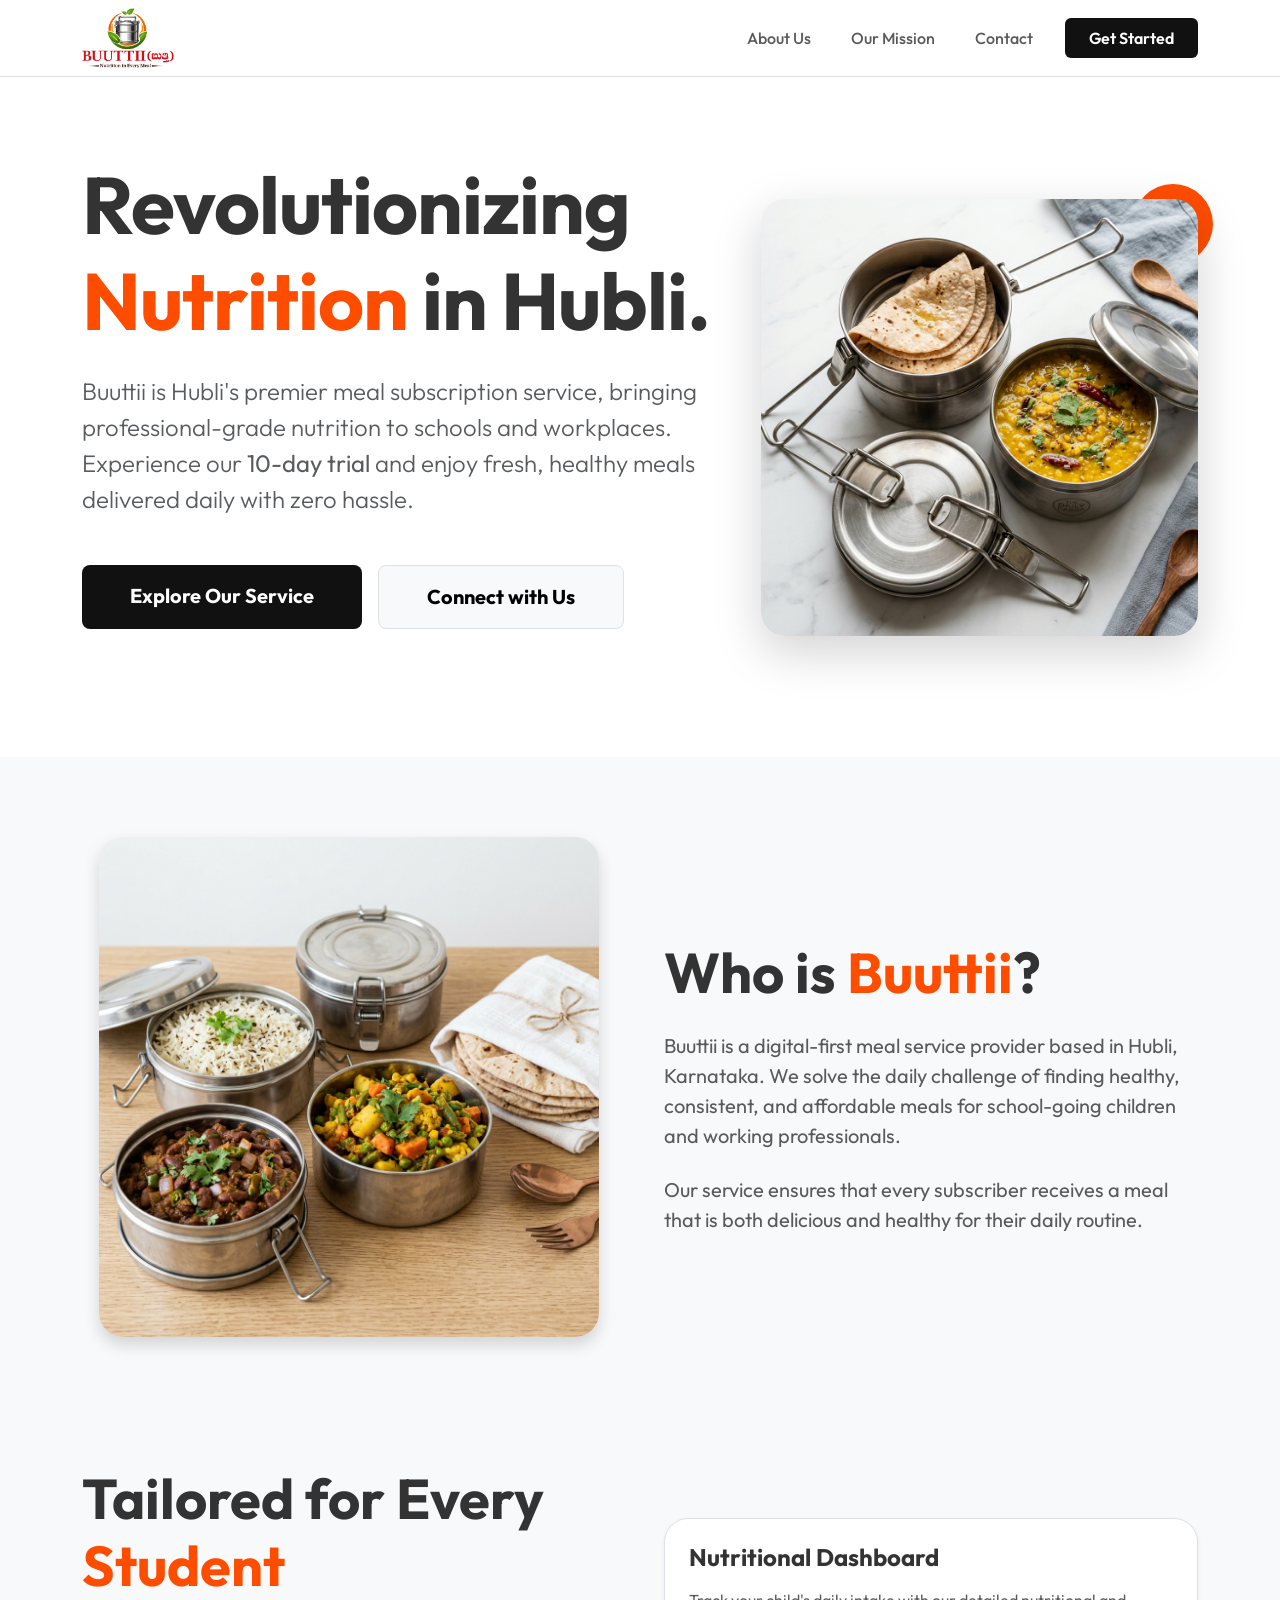
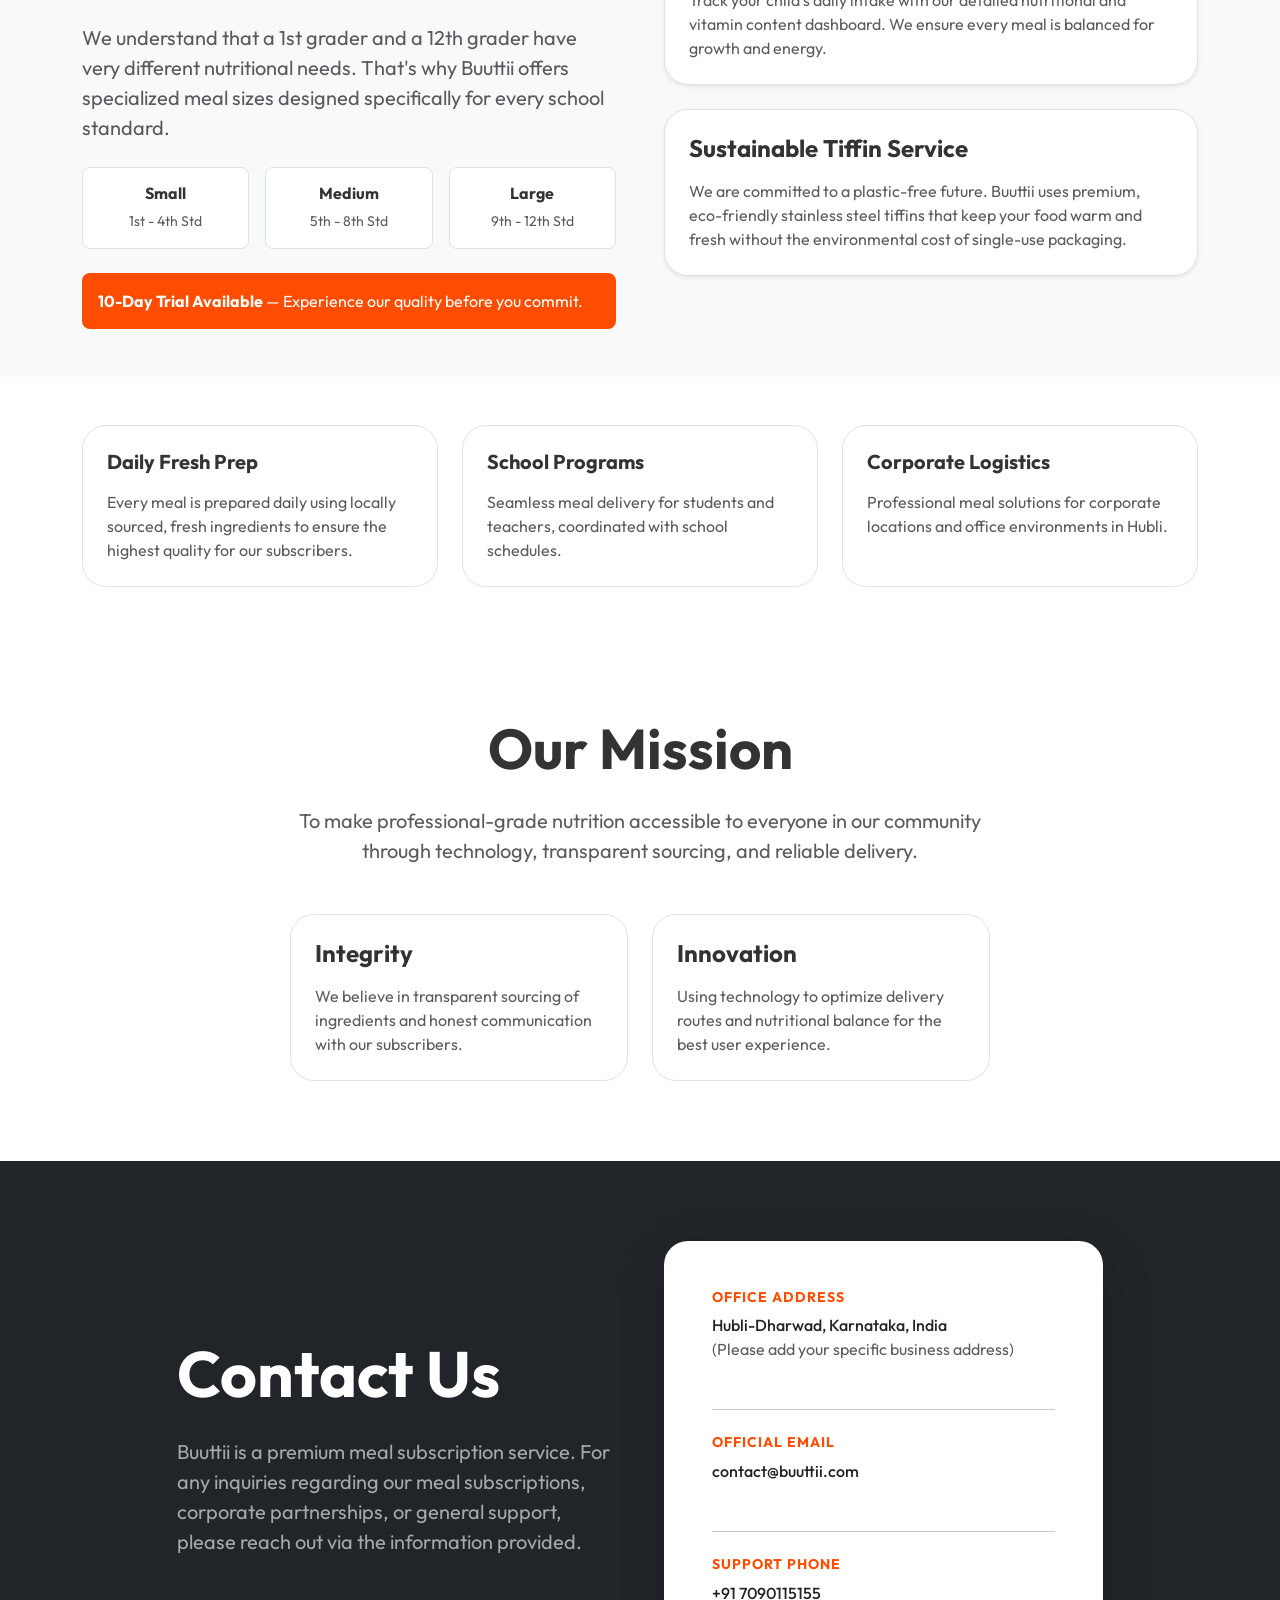
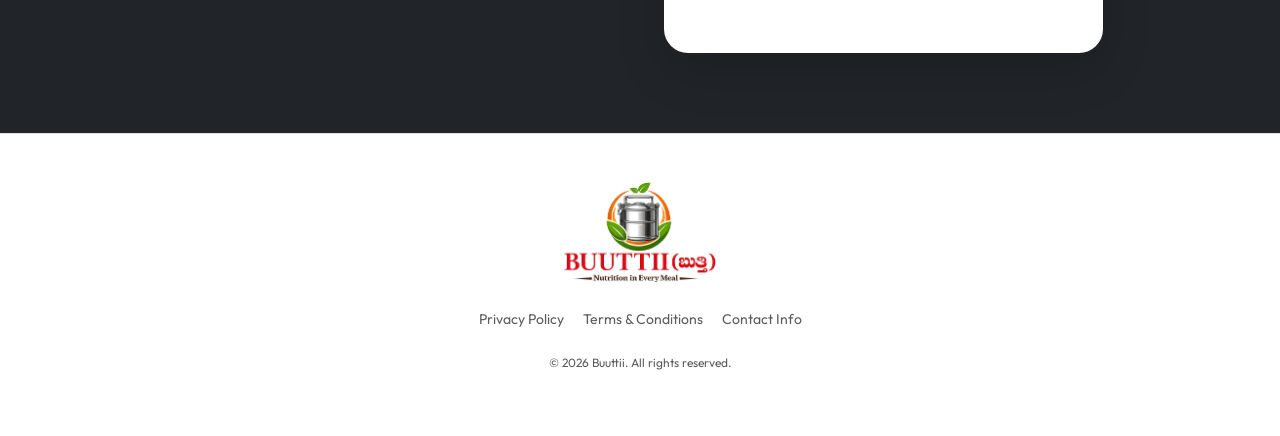
==== index.html @ 1e62f325 "updated" ====
<!DOCTYPE html>
<html lang="en">
<head>
    <meta charset="UTF-8">
    <meta name="viewport" content="width=device-width, initial-scale=1.0">
    <title>Buuttii | Premium Meal Subscriptions</title>
    <!-- Bootstrap 5 CSS -->
    <link href="https://cdn.jsdelivr.net/npm/bootstrap@5.3.0/dist/css/bootstrap.min.css" rel="stylesheet">
    <!-- Google Fonts -->
    <link rel="preconnect" href="https://fonts.googleapis.com">
    <link rel="preconnect" href="https://fonts.gstatic.com" crossorigin>
    <link href="https://fonts.googleapis.com/css2?family=Outfit:wght@300;400;600;700&display=swap" rel="stylesheet">
    <link rel="stylesheet" href="style.css">
    <!-- Favicon -->
    <link rel="icon" type="image/png" href="logo.png">
</head>
<body>
    <!-- Navbar -->
    <nav class="navbar navbar-expand-lg navbar-light bg-white sticky-top border-bottom py-2">
        <div class="container">
            <a class="navbar-brand" href="index.html">
                <img src="logo.png" alt="Buuttii Logo" height="60">
            </a>
            <button class="navbar-toggler border-0" type="button" data-bs-toggle="collapse" data-bs-target="#navbarNav">
                <span class="navbar-toggler-icon"></span>
            </button>
            <div class="collapse navbar-collapse" id="navbarNav">
                <ul class="navbar-nav ms-auto align-items-center gap-lg-4">
                    <li class="nav-item"><a class="nav-link fw-medium" href="#about">About Us</a></li>
                    <li class="nav-item"><a class="nav-link fw-medium" href="#mission">Our Mission</a></li>
                    <li class="nav-item"><a class="nav-link fw-medium" href="#contact">Contact</a></li>
                    <li class="nav-item">
                        <a class="btn btn-dark px-4 py-2 fw-semibold" href="#contact">Get Started</a>
                    </li>
                </ul>
            </div>
        </div>
    </nav>

    <!-- Hero Section -->
    <header class="hero-section py-5 py-lg-10">
        <div class="container">
            <div class="row align-items-center g-5 text-center text-lg-start">
                <div class="col-lg-7">
                    <h1 class="display-1 fw-bold mb-4 ls-neg-1">Revolutionizing <span class="text-orange">Nutrition</span> in Hubli.</h1>
                    <p class="lead text-muted mb-5 fs-4">
                        Buuttii is Hubli's premier meal subscription service, bringing professional-grade nutrition to schools and workplaces. Experience our <strong>10-day trial</strong> and enjoy fresh, healthy meals delivered daily with zero hassle.
                    </p>
                    <div class="d-flex flex-wrap gap-3 mb-5 justify-content-center justify-content-lg-start">
                        <a href="#about" class="btn btn-dark btn-lg px-5 py-3 fw-bold">Explore Our Service</a>
                        <a href="#contact" class="btn btn-light btn-lg px-5 py-3 fw-bold border">Connect with Us</a>
                    </div>
                </div>
                <div class="col-lg-5">
                    <div class="hero-img-wrapper">
                        <img src="hero-tiffin.png" alt="Buuttii Authentic Indian Tiffin" class="img-fluid rounded-4 shadow-lg">
                    </div>
                </div>
            </div>
        </div>
    </header>

    <!-- About Section -->
    <section id="about" class="py-5 py-lg-10 bg-light">
        <div class="container">
            <div class="row align-items-center g-5">
                <div class="col-lg-6 order-2 order-lg-1 text-center">
                    <img src="about-tiffin.png" alt="Buuttii Fresh Tiffin Delivery" class="img-fluid rounded-4 shadow max-width-500">
                </div>
                <div class="col-lg-6 order-1 order-lg-2">
                    <h2 class="display-4 fw-bold mb-4">Who is <span class="text-orange">Buuttii</span>?</h2>
                    <p class="text-muted fs-5 mb-4">
                        Buuttii is a digital-first meal service provider based in Hubli, Karnataka. We solve the daily challenge of finding healthy, consistent, and affordable meals for school-going children and working professionals.
                    </p>
                    <p class="text-muted fs-5 mb-0">
                        Our service ensures that every subscriber receives a meal that is both delicious and healthy for their daily routine.
                    </p>
                </div>
            </div>
        </div>
    </section>

    <!-- Tailored Meals Section -->
    <section class="py-5 bg-light">
        <div class="container">
            <div class="row align-items-center g-5">
                <div class="col-lg-6">
                    <h2 class="display-4 fw-bold mb-4">Tailored for Every <span class="text-orange">Student</span></h2>
                    <p class="text-muted fs-5 mb-4">
                        We understand that a 1st grader and a 12th grader have very different nutritional needs. That's why Buuttii offers specialized meal sizes designed specifically for every school standard.
                    </p>
                    <div class="row g-3 mb-4">
                        <div class="col-sm-4">
                            <div class="p-3 bg-white border rounded-3 text-center">
                                <h6 class="fw-bold mb-1">Small</h6>
                                <small class="text-muted">1st - 4th Std</small>
                            </div>
                        </div>
                        <div class="col-sm-4">
                            <div class="p-3 bg-white border rounded-3 text-center">
                                <h6 class="fw-bold mb-1">Medium</h6>
                                <small class="text-muted">5th - 8th Std</small>
                            </div>
                        </div>
                        <div class="col-sm-4">
                            <div class="p-3 bg-white border rounded-3 text-center">
                                <h6 class="fw-bold mb-1">Large</h6>
                                <small class="text-muted">9th - 12th Std</small>
                            </div>
                        </div>
                    </div>
                    <div class="p-3 bg-orange text-white rounded-3">
                        <span class="fw-bold">10-Day Trial Available</span> — Experience our quality before you commit.
                    </div>
                </div>
                <div class="col-lg-6">
                    <div class="p-4 bg-white border rounded-4 shadow-sm mb-4">
                        <h4 class="fw-bold mb-3">Nutritional Dashboard</h4>
                        <p class="text-muted mb-0">Track your child's daily intake with our detailed nutritional and vitamin content dashboard. We ensure every meal is balanced for growth and energy.</p>
                    </div>
                    <div class="p-4 bg-white border rounded-4 shadow-sm">
                        <h4 class="fw-bold mb-3">Sustainable Tiffin Service</h4>
                        <p class="text-muted mb-0">We are committed to a plastic-free future. Buuttii uses premium, eco-friendly stainless steel tiffins that keep your food warm and fresh without the environmental cost of single-use packaging.</p>
                    </div>
                </div>
            </div>
        </div>
    </section>

    <!-- Features Section -->
    <section class="py-5 bg-white">
        <div class="container">
            <div class="row g-4">
                <div class="col-md-4">
                    <div class="p-4 border rounded-4 h-100">
                        <h5 class="fw-bold mb-3">Daily Fresh Prep</h5>
                        <p class="text-muted mb-0">Every meal is prepared daily using locally sourced, fresh ingredients to ensure the highest quality for our subscribers.</p>
                    </div>
                </div>
                <div class="col-md-4">
                    <div class="p-4 border rounded-4 h-100">
                        <h5 class="fw-bold mb-3">School Programs</h5>
                        <p class="text-muted mb-0">Seamless meal delivery for students and teachers, coordinated with school schedules.</p>
                    </div>
                </div>
                <div class="col-md-4">
                    <div class="p-4 border rounded-4 h-100">
                        <h5 class="fw-bold mb-3">Corporate Logistics</h5>
                        <p class="text-muted mb-0">Professional meal solutions for corporate locations and office environments in Hubli.</p>
                    </div>
                </div>
            </div>
        </div>
    </section>

    <!-- Mission Section -->
    <section id="mission" class="py-5 py-lg-10 bg-white">
        <div class="container text-center">
            <div class="max-width-700 mx-auto">
                <h2 class="display-4 fw-bold mb-4">Our Mission</h2>
                <p class="text-muted fs-5 mb-5">
                    To make professional-grade nutrition accessible to everyone in our community through technology, transparent sourcing, and reliable delivery.
                </p>
                <div class="row g-4 text-start">
                    <div class="col-md-6">
                        <div class="p-4 border rounded-4">
                            <h4 class="fw-bold mb-3">Integrity</h4>
                            <p class="text-muted mb-0">We believe in transparent sourcing of ingredients and honest communication with our subscribers.</p>
                        </div>
                    </div>
                    <div class="col-md-6">
                        <div class="p-4 border rounded-4">
                            <h4 class="fw-bold mb-3">Innovation</h4>
                            <p class="text-muted mb-0">Using technology to optimize delivery routes and nutritional balance for the best user experience.</p>
                        </div>
                    </div>
                </div>
            </div>
        </div>
    </section>

    <!-- Contact Section (Refined for Meta Verification) -->
    <section id="contact" class="py-5 py-lg-10 bg-dark text-white">
        <div class="container text-center text-lg-start">
            <div class="row justify-content-center">
                <div class="col-lg-10">
                    <div class="row g-5 align-items-center">
                        <div class="col-lg-6">
                            <h2 class="display-3 fw-bold mb-4 text-white">Contact Us</h2>
                            <p class="text-muted-white mb-0 fs-5">Buuttii is a premium meal subscription service. For any inquiries regarding our meal subscriptions, corporate partnerships, or general support, please reach out via the information provided.</p>
                        </div>
                        <div class="col-lg-6">
                            <div class="card border-0 p-4 p-lg-5 rounded-4 bg-white text-dark shadow-lg">
                                <div class="mb-4">
                                    <h6 class="text-orange fw-bold text-uppercase ls-1 small mb-2">Office Address</h6>
                                    <p class="mb-0 fw-medium">Hubli-Dharwad, Karnataka, India<br><span class="text-muted fw-normal">(Please add your specific business address)</span></p>
                                </div>
                                <hr class="my-4">
                                <div class="mb-4">
                                    <h6 class="text-orange fw-bold text-uppercase ls-1 small mb-2">Official Email</h6>
                                    <p class="mb-0 fw-medium">contact@buuttii.com</p>
                                </div>
                                <hr class="my-4">
                                <div>
                                    <h6 class="text-orange fw-bold text-uppercase ls-1 small mb-2">Support Phone</h6>
                                    <p class="mb-0 fw-medium">+91 7090115155</p>
                                </div>
                            </div>
                        </div>
                    </div>
                </div>
            </div>
        </div>
    </section>

    <!-- Footer -->
    <footer class="py-5 bg-white border-top">
        <div class="container text-center">
            <div class="mb-4">
                <img src="logo.png" alt="Buuttii Logo" height="100">
            </div>
            <ul class="list-inline mb-4">
                <li class="list-inline-item mx-2"><a href="#" class="text-muted text-decoration-none small" data-bs-toggle="modal" data-bs-target="#privacyModal">Privacy Policy</a></li>
                <li class="list-inline-item mx-2"><a href="#" class="text-muted text-decoration-none small" data-bs-toggle="modal" data-bs-target="#termsModal">Terms & Conditions</a></li>
                <li class="list-inline-item mx-2"><a href="#contact" class="text-muted text-decoration-none small">Contact Info</a></li>
            </ul>
            <p class="text-muted smaller">&copy; 2026 Buuttii. All rights reserved.</p>
        </div>
    </footer>

    <!-- Privacy Modal -->
    <div class="modal fade" id="privacyModal" tabindex="-1">
        <div class="modal-dialog modal-lg">
            <div class="modal-content rounded-4 border-0 shadow">
                <div class="modal-header border-0 p-4 pb-0">
                    <h3 class="fw-bold mb-0">Privacy Policy</h3>
                    <button type="button" class="btn-close" data-bs-dismiss="modal"></button>
                </div>
                <div class="modal-body p-4">
                    <p class="text-muted small mb-4">Last Updated: April 30, 2026</p>
                    <h5>1. Information We Collect</h5>
                    <p>We may collect personal information such as your name, email, and phone number when you inquire about our services.</p>
                    <h5>2. Communication</h5>
                    <p>We may use your contact information to send you updates about your subscription and service announcements.</p>
                    <h5>3. Data Security</h5>
                    <p>We implement industry-standard security measures to protect your data from unauthorized access.</p>
                </div>
            </div>
        </div>
    </div>

    <!-- Terms Modal -->
    <div class="modal fade" id="termsModal" tabindex="-1">
        <div class="modal-dialog modal-lg">
            <div class="modal-content rounded-4 border-0 shadow">
                <div class="modal-header border-0 p-4 pb-0">
                    <h3 class="fw-bold mb-0">Terms & Conditions</h3>
                    <button type="button" class="btn-close" data-bs-dismiss="modal"></button>
                </div>
                <div class="modal-body p-4">
                    <p class="text-muted small mb-4">Last Updated: April 30, 2026</p>
                    <h5>1. Service Overview</h5>
                    <p>Buuttii provides a meal subscription service for individuals and businesses in Hubli, Karnataka.</p>
                    <h5>2. Communication Policy</h5>
                    <p>By using our service, you agree to receive service-related communications regarding your subscription via email or phone.</p>
                    <h5>3. Governing Law</h5>
                    <p>These terms are governed by the laws of India and the state of Karnataka.</p>
                </div>
            </div>
        </div>
    </div>

    <!-- Bootstrap 5 JS -->
    <script src="https://cdn.jsdelivr.net/npm/bootstrap@5.3.0/dist/js/bootstrap.bundle.min.js"></script>
    <script src="script.js"></script>
</body>
</html>
---- style.css ----
:root {
    --primary: #111111;
    --orange: #FF4D00;
    --bg-light: #f8f9fa;
    --border: #e9ecef;
    --text-muted-white: rgba(255, 255, 255, 0.6);
}

html, body {
    overflow-x: hidden;
    width: 100%;
}

body {
    font-family: 'Outfit', sans-serif;
    color: #333;
    background-color: #fff;
    -webkit-font-smoothing: antialiased;
}

/* Utilities */
.ls-neg-1 { letter-spacing: -1px; }
.ls-1 { letter-spacing: 1px; }
.ls-2 { letter-spacing: 2px; }
.smaller { font-size: 0.75rem; }
.text-orange { color: var(--orange) !important; }
.bg-orange { background-color: var(--orange) !important; }
.text-muted-white { color: var(--text-muted-white) !important; }
.border-orange-3 { border: 3px solid var(--orange) !important; }
.max-width-700 { max-width: 700px; }
.max-width-500 { max-width: 500px; }
.max-width-300 { max-width: 300px; }
.py-lg-10 { padding-top: 5rem !important; padding-bottom: 5rem !important; }
.rounded-4 { border-radius: 1.5rem !important; }

/* Custom Buttons */
.btn-orange {
    background-color: var(--orange);
    color: #fff;
    border: none;
}

.btn-orange:hover {
    background-color: #e64500;
    color: #fff;
}

.btn-dark {
    background-color: var(--primary);
    border: none;
}

.btn-dark:hover {
    background-color: #000;
}

.btn-outline-dark {
    border: 2px solid var(--primary);
    color: var(--primary);
    background: transparent;
}

.btn-outline-dark:hover {
    background-color: var(--primary);
    color: #fff;
}

/* Card Hover Effect */
.hover-up {
    transition: all 0.4s cubic-bezier(0.2, 1, 0.3, 1);
}

.hover-up:hover {
    transform: translateY(-12px);
    background-color: #fff !important;
    box-shadow: 0 20px 40px rgba(0,0,0,0.05) !important;
}

/* Hero Image Wrapper */
.hero-img-wrapper {
    position: relative;
    text-align: center;
}

.hero-img-wrapper::before {
    content: "";
    position: absolute;
    top: -15px;
    right: -15px;
    width: 80px;
    height: 80px;
    background-color: var(--orange);
    border-radius: 50%;
    z-index: -1;
}

/* Form Styling */
.form-control:focus {
    background-color: #fff !important;
    box-shadow: none;
    border: 1px solid var(--orange) !important;
}

/* Mobile Adjustments */
@media (max-width: 991.98px) {
    .display-1 { 
        font-size: calc(2.5rem + 3.3vw); 
        line-height: 1.1;
    }
    .display-3 {
        font-size: calc(2rem + 2vw);
    }
    .display-4 {
        font-size: calc(1.8rem + 1.5vw);
    }
    .hero-section { 
        text-align: center; 
        padding-top: 3rem !important;
        padding-bottom: 3rem !important;
    }
    .py-lg-10 {
        padding-top: 3rem !important;
        padding-bottom: 3rem !important;
    }
    .hero-img-wrapper { 
        margin-top: 2rem; 
    }
    .hero-img-wrapper::before {
        display: none;
    }
    .navbar-brand {
        font-size: 1.25rem;
    }
    .navbar-nav {
        padding-top: 1.5rem;
        padding-bottom: 1rem;
    }
    .navbar-nav .nav-link {
        padding: 0.75rem 0;
        border-bottom: 1px solid var(--border);
    }
    .navbar-nav .nav-item:last-child .nav-link {
        border-bottom: none;
    }
    .card {
        padding: 1.5rem !important;
    }
}

.navbar-brand {
    padding: 0;
    margin: 0;
    display: flex;
    align-items: center;
}

/* Modal Styling */
.modal-content {
    border: none;
}

.modal-header .btn-close {
    box-shadow: none;
}

/* Footer Links */
.footer a:hover {
    color: var(--orange) !important;
}
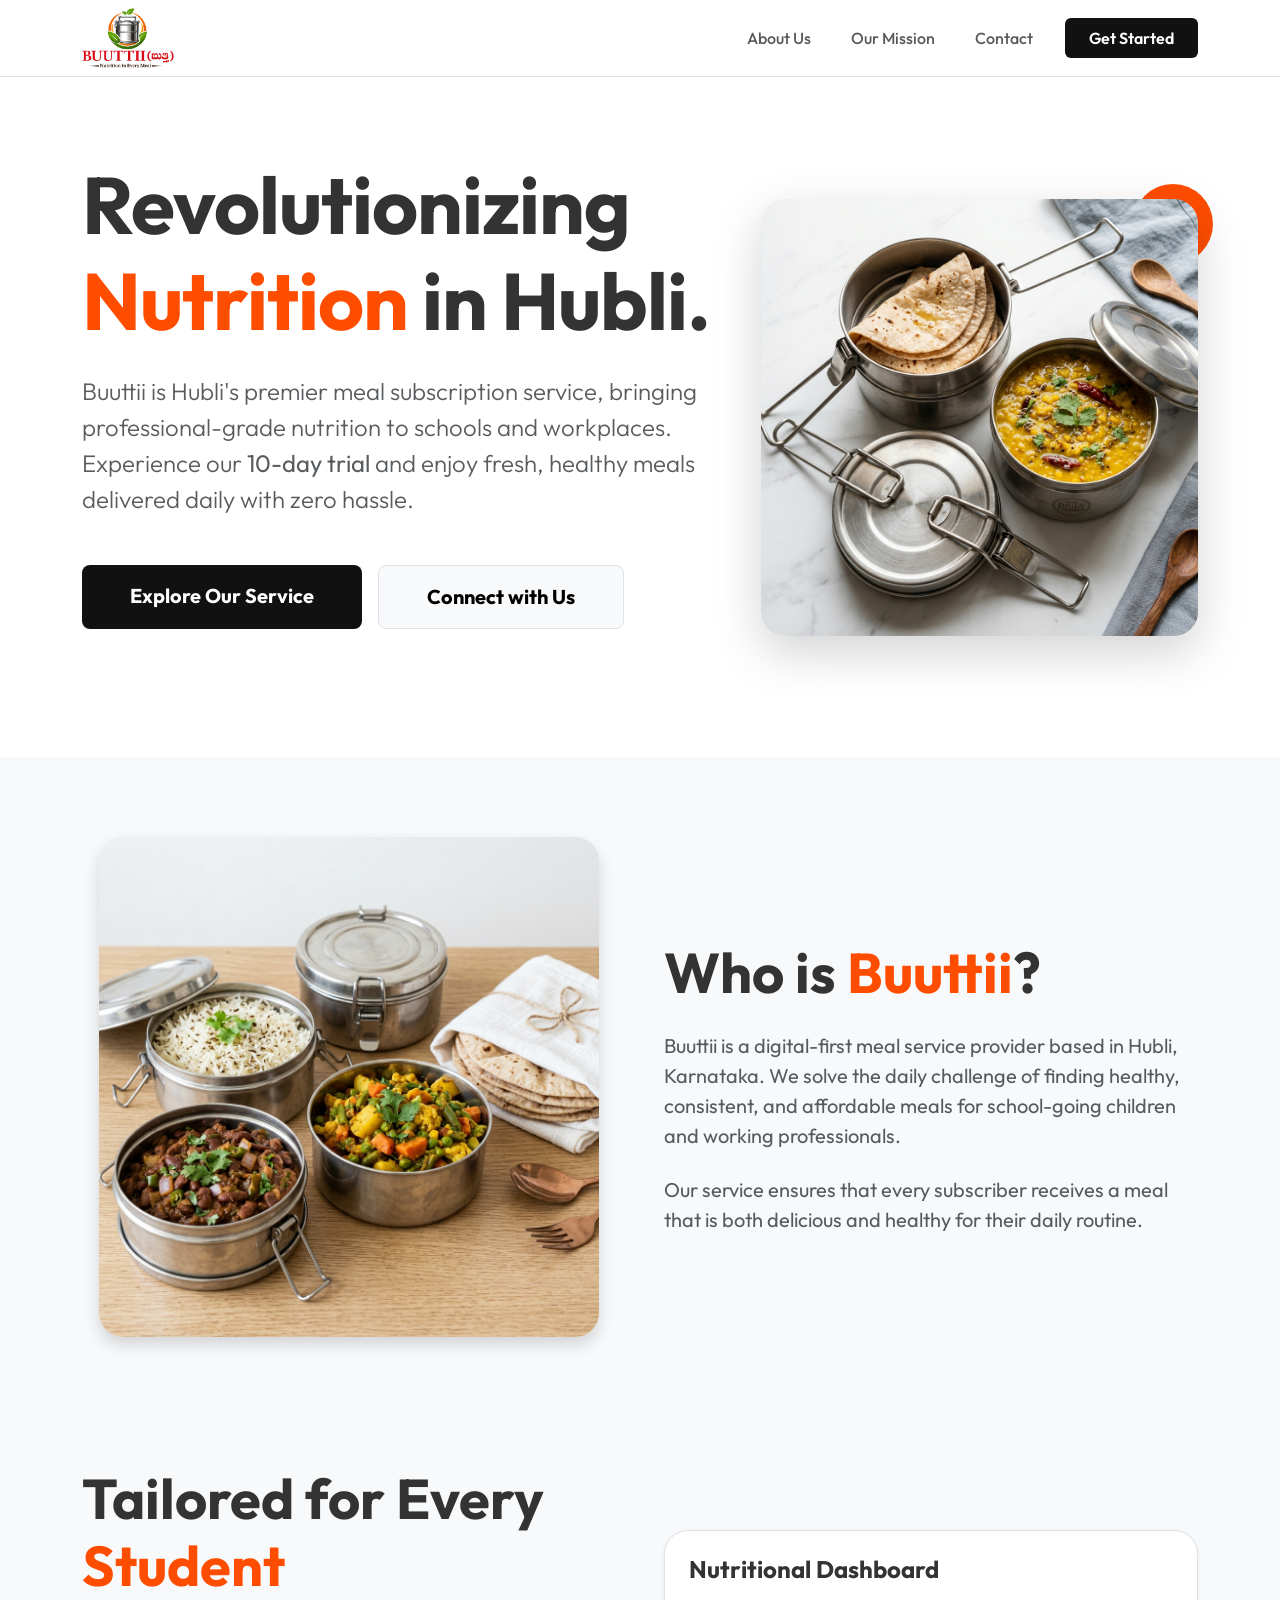
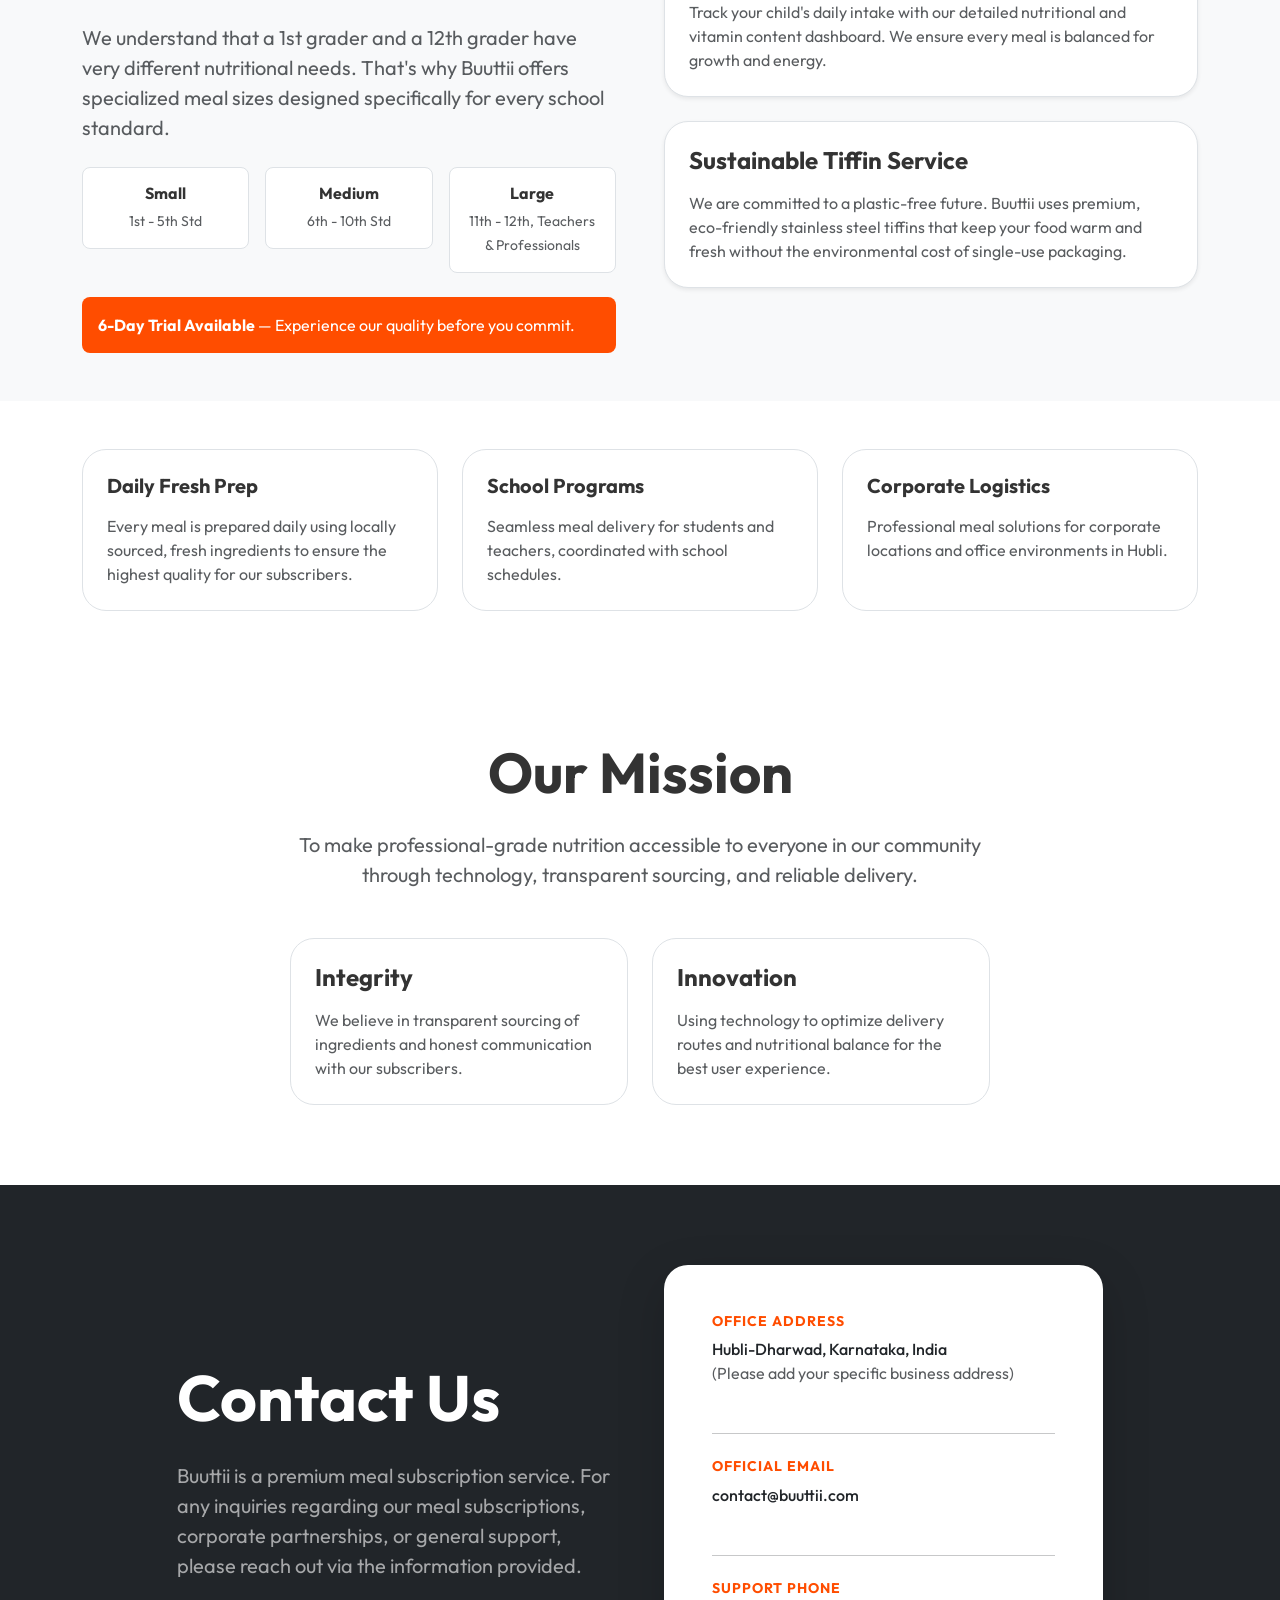
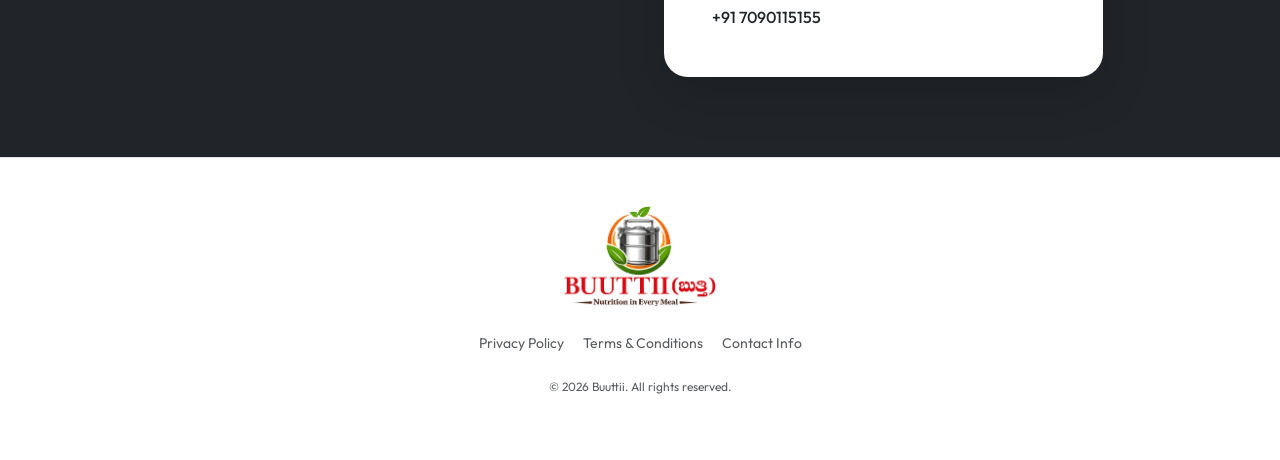
==== commit 2590e6d1: "details updated" ====
--- a/index.html
+++ b/index.html
@@ -1,5 +1,6 @@
 <!DOCTYPE html>
 <html lang="en">
+
 <head>
     <meta charset="UTF-8">
     <meta name="viewport" content="width=device-width, initial-scale=1.0">
@@ -14,6 +15,7 @@
     <!-- Favicon -->
     <link rel="icon" type="image/png" href="logo.png">
 </head>
+
 <body>
     <!-- Navbar -->
     <nav class="navbar navbar-expand-lg navbar-light bg-white sticky-top border-bottom py-2">
@@ -42,9 +44,12 @@
         <div class="container">
             <div class="row align-items-center g-5 text-center text-lg-start">
                 <div class="col-lg-7">
-                    <h1 class="display-1 fw-bold mb-4 ls-neg-1">Revolutionizing <span class="text-orange">Nutrition</span> in Hubli.</h1>
+                    <h1 class="display-1 fw-bold mb-4 ls-neg-1">Revolutionizing <span
+                            class="text-orange">Nutrition</span> in Hubli.</h1>
                     <p class="lead text-muted mb-5 fs-4">
-                        Buuttii is Hubli's premier meal subscription service, bringing professional-grade nutrition to schools and workplaces. Experience our <strong>10-day trial</strong> and enjoy fresh, healthy meals delivered daily with zero hassle.
+                        Buuttii is Hubli's premier meal subscription service, bringing professional-grade nutrition to
+                        schools and workplaces. Experience our <strong>10-day trial</strong> and enjoy fresh, healthy
+                        meals delivered daily with zero hassle.
                     </p>
                     <div class="d-flex flex-wrap gap-3 mb-5 justify-content-center justify-content-lg-start">
                         <a href="#about" class="btn btn-dark btn-lg px-5 py-3 fw-bold">Explore Our Service</a>
@@ -53,7 +58,8 @@
                 </div>
                 <div class="col-lg-5">
                     <div class="hero-img-wrapper">
-                        <img src="hero-tiffin.png" alt="Buuttii Authentic Indian Tiffin" class="img-fluid rounded-4 shadow-lg">
+                        <img src="hero-tiffin.png" alt="Buuttii Authentic Indian Tiffin"
+                            class="img-fluid rounded-4 shadow-lg">
                     </div>
                 </div>
             </div>
@@ -65,15 +71,18 @@
         <div class="container">
             <div class="row align-items-center g-5">
                 <div class="col-lg-6 order-2 order-lg-1 text-center">
-                    <img src="about-tiffin.png" alt="Buuttii Fresh Tiffin Delivery" class="img-fluid rounded-4 shadow max-width-500">
+                    <img src="about-tiffin.png" alt="Buuttii Fresh Tiffin Delivery" class="img-fluid rounded-4 shadow max-width-500 mx-auto d-block">
                 </div>
                 <div class="col-lg-6 order-1 order-lg-2">
                     <h2 class="display-4 fw-bold mb-4">Who is <span class="text-orange">Buuttii</span>?</h2>
                     <p class="text-muted fs-5 mb-4">
-                        Buuttii is a digital-first meal service provider based in Hubli, Karnataka. We solve the daily challenge of finding healthy, consistent, and affordable meals for school-going children and working professionals.
+                        Buuttii is a digital-first meal service provider based in Hubli, Karnataka. We solve the daily
+                        challenge of finding healthy, consistent, and affordable meals for school-going children and
+                        working professionals.
                     </p>
                     <p class="text-muted fs-5 mb-0">
-                        Our service ensures that every subscriber receives a meal that is both delicious and healthy for their daily routine.
+                        Our service ensures that every subscriber receives a meal that is both delicious and healthy for
+                        their daily routine.
                     </p>
                 </div>
             </div>
@@ -87,40 +96,44 @@
                 <div class="col-lg-6">
                     <h2 class="display-4 fw-bold mb-4">Tailored for Every <span class="text-orange">Student</span></h2>
                     <p class="text-muted fs-5 mb-4">
-                        We understand that a 1st grader and a 12th grader have very different nutritional needs. That's why Buuttii offers specialized meal sizes designed specifically for every school standard.
+                        We understand that a 1st grader and a 12th grader have very different nutritional needs. That's
+                        why Buuttii offers specialized meal sizes designed specifically for every school standard.
                     </p>
                     <div class="row g-3 mb-4">
                         <div class="col-sm-4">
                             <div class="p-3 bg-white border rounded-3 text-center">
                                 <h6 class="fw-bold mb-1">Small</h6>
-                                <small class="text-muted">1st - 4th Std</small>
+                                <small class="text-muted">1st - 5th Std</small>
                             </div>
                         </div>
                         <div class="col-sm-4">
                             <div class="p-3 bg-white border rounded-3 text-center">
                                 <h6 class="fw-bold mb-1">Medium</h6>
-                                <small class="text-muted">5th - 8th Std</small>
+                                <small class="text-muted">6th - 10th Std</small>
                             </div>
                         </div>
                         <div class="col-sm-4">
                             <div class="p-3 bg-white border rounded-3 text-center">
                                 <h6 class="fw-bold mb-1">Large</h6>
-                                <small class="text-muted">9th - 12th Std</small>
+                                <small class="text-muted">11th - 12th, Teachers & Professionals</small>
                             </div>
                         </div>
                     </div>
                     <div class="p-3 bg-orange text-white rounded-3">
-                        <span class="fw-bold">10-Day Trial Available</span> — Experience our quality before you commit.
+                        <span class="fw-bold">6-Day Trial Available</span> — Experience our quality before you commit.
                     </div>
                 </div>
                 <div class="col-lg-6">
                     <div class="p-4 bg-white border rounded-4 shadow-sm mb-4">
                         <h4 class="fw-bold mb-3">Nutritional Dashboard</h4>
-                        <p class="text-muted mb-0">Track your child's daily intake with our detailed nutritional and vitamin content dashboard. We ensure every meal is balanced for growth and energy.</p>
+                        <p class="text-muted mb-0">Track your child's daily intake with our detailed nutritional and
+                            vitamin content dashboard. We ensure every meal is balanced for growth and energy.</p>
                     </div>
                     <div class="p-4 bg-white border rounded-4 shadow-sm">
                         <h4 class="fw-bold mb-3">Sustainable Tiffin Service</h4>
-                        <p class="text-muted mb-0">We are committed to a plastic-free future. Buuttii uses premium, eco-friendly stainless steel tiffins that keep your food warm and fresh without the environmental cost of single-use packaging.</p>
+                        <p class="text-muted mb-0">We are committed to a plastic-free future. Buuttii uses premium,
+                            eco-friendly stainless steel tiffins that keep your food warm and fresh without the
+                            environmental cost of single-use packaging.</p>
                     </div>
                 </div>
             </div>
@@ -134,19 +147,22 @@
                 <div class="col-md-4">
                     <div class="p-4 border rounded-4 h-100">
                         <h5 class="fw-bold mb-3">Daily Fresh Prep</h5>
-                        <p class="text-muted mb-0">Every meal is prepared daily using locally sourced, fresh ingredients to ensure the highest quality for our subscribers.</p>
+                        <p class="text-muted mb-0">Every meal is prepared daily using locally sourced, fresh ingredients
+                            to ensure the highest quality for our subscribers.</p>
                     </div>
                 </div>
                 <div class="col-md-4">
                     <div class="p-4 border rounded-4 h-100">
                         <h5 class="fw-bold mb-3">School Programs</h5>
-                        <p class="text-muted mb-0">Seamless meal delivery for students and teachers, coordinated with school schedules.</p>
+                        <p class="text-muted mb-0">Seamless meal delivery for students and teachers, coordinated with
+                            school schedules.</p>
                     </div>
                 </div>
                 <div class="col-md-4">
                     <div class="p-4 border rounded-4 h-100">
                         <h5 class="fw-bold mb-3">Corporate Logistics</h5>
-                        <p class="text-muted mb-0">Professional meal solutions for corporate locations and office environments in Hubli.</p>
+                        <p class="text-muted mb-0">Professional meal solutions for corporate locations and office
+                            environments in Hubli.</p>
                     </div>
                 </div>
             </div>
@@ -159,19 +175,22 @@
             <div class="max-width-700 mx-auto">
                 <h2 class="display-4 fw-bold mb-4">Our Mission</h2>
                 <p class="text-muted fs-5 mb-5">
-                    To make professional-grade nutrition accessible to everyone in our community through technology, transparent sourcing, and reliable delivery.
+                    To make professional-grade nutrition accessible to everyone in our community through technology,
+                    transparent sourcing, and reliable delivery.
                 </p>
                 <div class="row g-4 text-start">
                     <div class="col-md-6">
                         <div class="p-4 border rounded-4">
                             <h4 class="fw-bold mb-3">Integrity</h4>
-                            <p class="text-muted mb-0">We believe in transparent sourcing of ingredients and honest communication with our subscribers.</p>
+                            <p class="text-muted mb-0">We believe in transparent sourcing of ingredients and honest
+                                communication with our subscribers.</p>
                         </div>
                     </div>
                     <div class="col-md-6">
                         <div class="p-4 border rounded-4">
                             <h4 class="fw-bold mb-3">Innovation</h4>
-                            <p class="text-muted mb-0">Using technology to optimize delivery routes and nutritional balance for the best user experience.</p>
+                            <p class="text-muted mb-0">Using technology to optimize delivery routes and nutritional
+                                balance for the best user experience.</p>
                         </div>
                     </div>
                 </div>
@@ -187,13 +206,17 @@
                     <div class="row g-5 align-items-center">
                         <div class="col-lg-6">
                             <h2 class="display-3 fw-bold mb-4 text-white">Contact Us</h2>
-                            <p class="text-muted-white mb-0 fs-5">Buuttii is a premium meal subscription service. For any inquiries regarding our meal subscriptions, corporate partnerships, or general support, please reach out via the information provided.</p>
+                            <p class="text-muted-white mb-0 fs-5">Buuttii is a premium meal subscription service. For
+                                any inquiries regarding our meal subscriptions, corporate partnerships, or general
+                                support, please reach out via the information provided.</p>
                         </div>
                         <div class="col-lg-6">
                             <div class="card border-0 p-4 p-lg-5 rounded-4 bg-white text-dark shadow-lg">
                                 <div class="mb-4">
                                     <h6 class="text-orange fw-bold text-uppercase ls-1 small mb-2">Office Address</h6>
-                                    <p class="mb-0 fw-medium">Hubli-Dharwad, Karnataka, India<br><span class="text-muted fw-normal">(Please add your specific business address)</span></p>
+                                    <p class="mb-0 fw-medium">Hubli-Dharwad, Karnataka, India<br><span
+                                            class="text-muted fw-normal">(Please add your specific business
+                                            address)</span></p>
                                 </div>
                                 <hr class="my-4">
                                 <div class="mb-4">
@@ -220,9 +243,12 @@
                 <img src="logo.png" alt="Buuttii Logo" height="100">
             </div>
             <ul class="list-inline mb-4">
-                <li class="list-inline-item mx-2"><a href="#" class="text-muted text-decoration-none small" data-bs-toggle="modal" data-bs-target="#privacyModal">Privacy Policy</a></li>
-                <li class="list-inline-item mx-2"><a href="#" class="text-muted text-decoration-none small" data-bs-toggle="modal" data-bs-target="#termsModal">Terms & Conditions</a></li>
-                <li class="list-inline-item mx-2"><a href="#contact" class="text-muted text-decoration-none small">Contact Info</a></li>
+                <li class="list-inline-item mx-2"><a href="#" class="text-muted text-decoration-none small"
+                        data-bs-toggle="modal" data-bs-target="#privacyModal">Privacy Policy</a></li>
+                <li class="list-inline-item mx-2"><a href="#" class="text-muted text-decoration-none small"
+                        data-bs-toggle="modal" data-bs-target="#termsModal">Terms & Conditions</a></li>
+                <li class="list-inline-item mx-2"><a href="#contact"
+                        class="text-muted text-decoration-none small">Contact Info</a></li>
             </ul>
             <p class="text-muted smaller">&copy; 2026 Buuttii. All rights reserved.</p>
         </div>
@@ -239,11 +265,14 @@
                 <div class="modal-body p-4">
                     <p class="text-muted small mb-4">Last Updated: April 30, 2026</p>
                     <h5>1. Information We Collect</h5>
-                    <p>We may collect personal information such as your name, email, and phone number when you inquire about our services.</p>
+                    <p>We may collect personal information such as your name, email, and phone number when you inquire
+                        about our services.</p>
                     <h5>2. Communication</h5>
-                    <p>We may use your contact information to send you updates about your subscription and service announcements.</p>
+                    <p>We may use your contact information to send you updates about your subscription and service
+                        announcements.</p>
                     <h5>3. Data Security</h5>
-                    <p>We implement industry-standard security measures to protect your data from unauthorized access.</p>
+                    <p>We implement industry-standard security measures to protect your data from unauthorized access.
+                    </p>
                 </div>
             </div>
         </div>
@@ -260,9 +289,11 @@
                 <div class="modal-body p-4">
                     <p class="text-muted small mb-4">Last Updated: April 30, 2026</p>
                     <h5>1. Service Overview</h5>
-                    <p>Buuttii provides a meal subscription service for individuals and businesses in Hubli, Karnataka.</p>
+                    <p>Buuttii provides a meal subscription service for individuals and businesses in Hubli, Karnataka.
+                    </p>
                     <h5>2. Communication Policy</h5>
-                    <p>By using our service, you agree to receive service-related communications regarding your subscription via email or phone.</p>
+                    <p>By using our service, you agree to receive service-related communications regarding your
+                        subscription via email or phone.</p>
                     <h5>3. Governing Law</h5>
                     <p>These terms are governed by the laws of India and the state of Karnataka.</p>
                 </div>
@@ -274,4 +305,5 @@
     <script src="https://cdn.jsdelivr.net/npm/bootstrap@5.3.0/dist/js/bootstrap.bundle.min.js"></script>
     <script src="script.js"></script>
 </body>
-</html>
+
+</html>
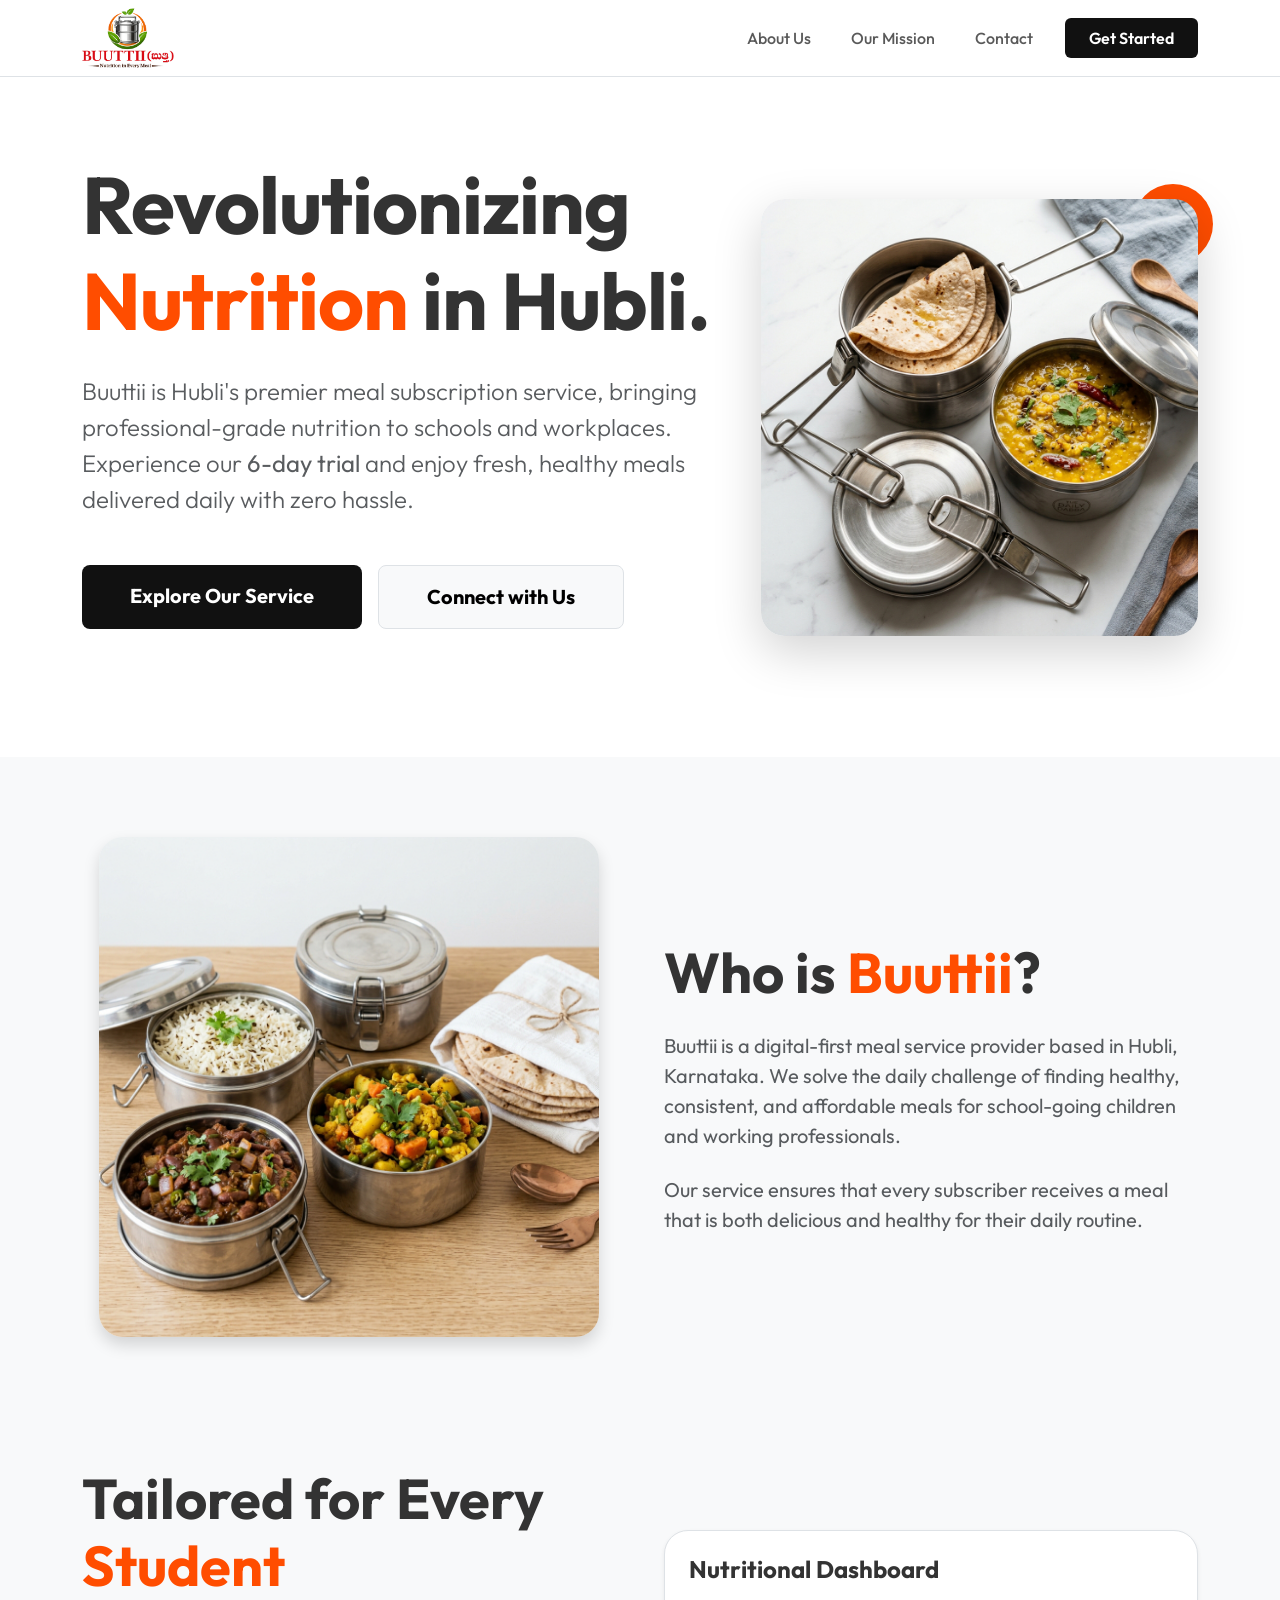
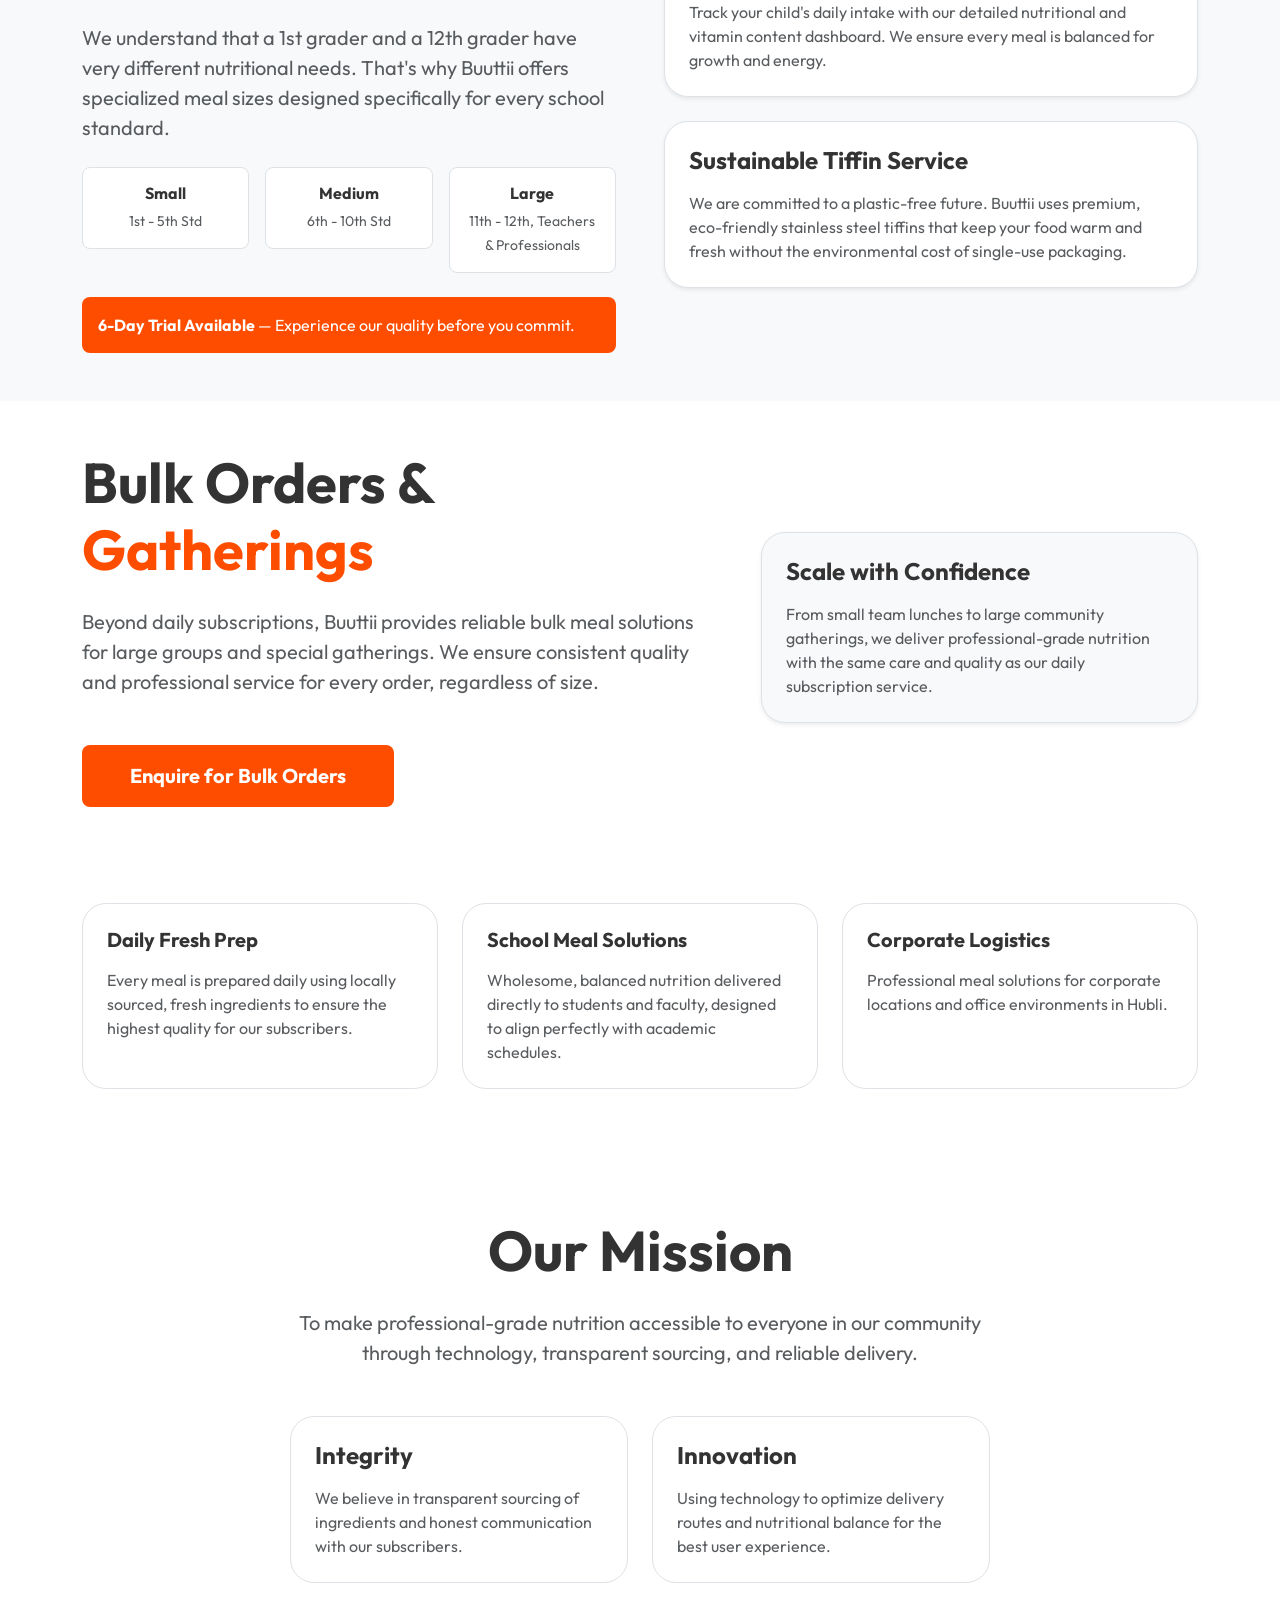
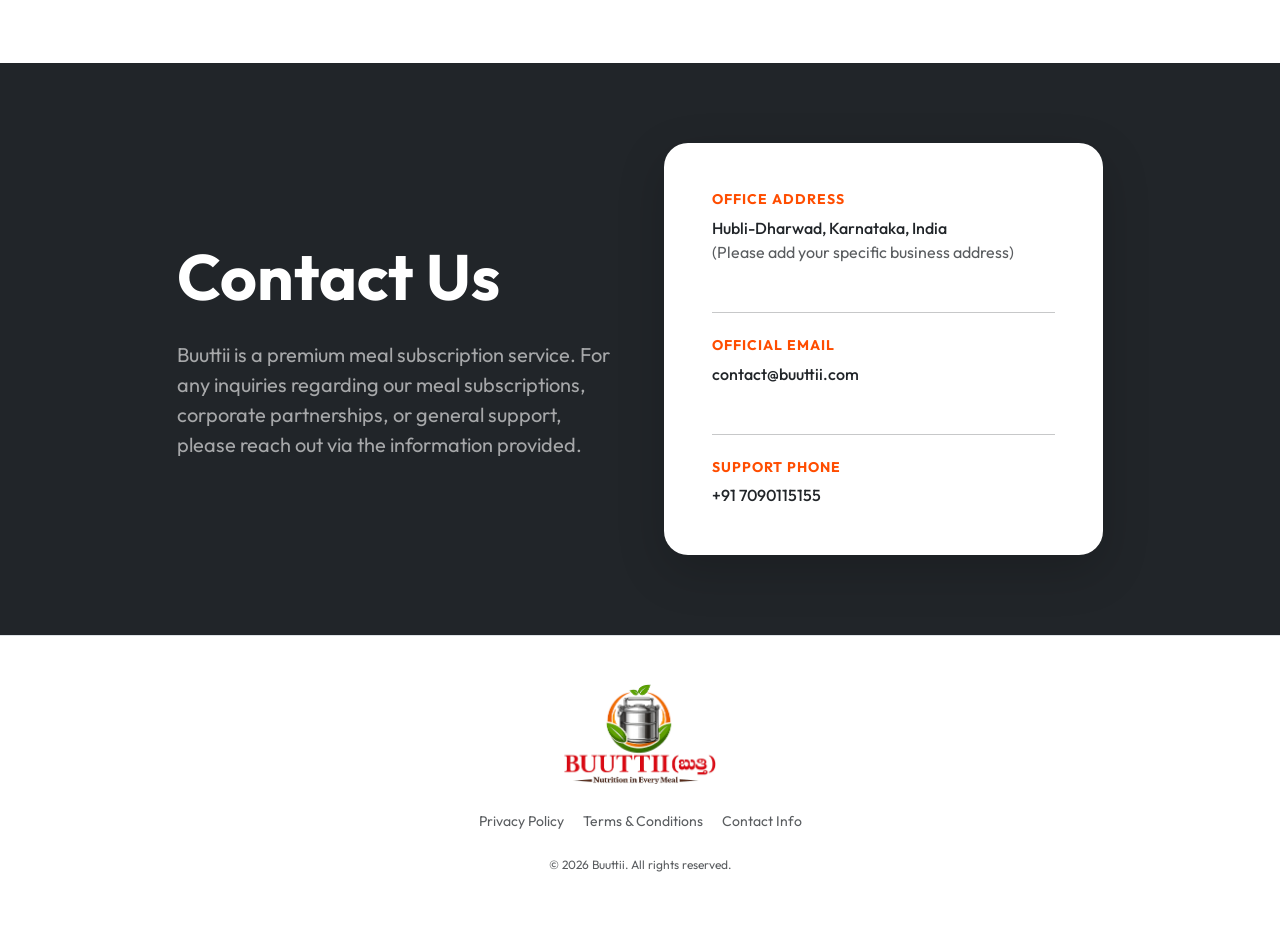
==== commit bbb1cf57: "details updated again" ====
--- a/index.html
+++ b/index.html
@@ -48,7 +48,7 @@
                             class="text-orange">Nutrition</span> in Hubli.</h1>
                     <p class="lead text-muted mb-5 fs-4">
                         Buuttii is Hubli's premier meal subscription service, bringing professional-grade nutrition to
-                        schools and workplaces. Experience our <strong>10-day trial</strong> and enjoy fresh, healthy
+                        schools and workplaces. Experience our <strong>6-day trial</strong> and enjoy fresh, healthy
                         meals delivered daily with zero hassle.
                     </p>
                     <div class="d-flex flex-wrap gap-3 mb-5 justify-content-center justify-content-lg-start">
@@ -140,6 +140,27 @@
         </div>
     </section>
 
+    <!-- Bulk Orders Section -->
+    <section class="py-5 bg-white">
+        <div class="container">
+            <div class="row align-items-center g-5">
+                <div class="col-lg-7">
+                    <h2 class="display-4 fw-bold mb-4">Bulk Orders & <span class="text-orange">Gatherings</span></h2>
+                    <p class="text-muted fs-5 mb-5">
+                        Beyond daily subscriptions, Buuttii provides reliable bulk meal solutions for large groups and special gatherings. We ensure consistent quality and professional service for every order, regardless of size.
+                    </p>
+                    <a href="#contact" class="btn btn-orange btn-lg px-5 py-3 fw-bold rounded-3">Enquire for Bulk Orders</a>
+                </div>
+                <div class="col-lg-5">
+                    <div class="p-4 bg-light border rounded-4 shadow-sm">
+                        <h4 class="fw-bold mb-3">Scale with Confidence</h4>
+                        <p class="text-muted mb-0">From small team lunches to large community gatherings, we deliver professional-grade nutrition with the same care and quality as our daily subscription service.</p>
+                    </div>
+                </div>
+            </div>
+        </div>
+    </section>
+
     <!-- Features Section -->
     <section class="py-5 bg-white">
         <div class="container">
@@ -153,9 +174,8 @@
                 </div>
                 <div class="col-md-4">
                     <div class="p-4 border rounded-4 h-100">
-                        <h5 class="fw-bold mb-3">School Programs</h5>
-                        <p class="text-muted mb-0">Seamless meal delivery for students and teachers, coordinated with
-                            school schedules.</p>
+                        <h5 class="fw-bold mb-3">School Meal Solutions</h5>
+                        <p class="text-muted mb-0">Wholesome, balanced nutrition delivered directly to students and faculty, designed to align perfectly with academic schedules.</p>
                     </div>
                 </div>
                 <div class="col-md-4">
--- a/style.css
+++ b/style.css
@@ -27,9 +27,11 @@
 .bg-orange { background-color: var(--orange) !important; }
 .text-muted-white { color: var(--text-muted-white) !important; }
 .border-orange-3 { border: 3px solid var(--orange) !important; }
-.max-width-700 { max-width: 700px; }
-.max-width-500 { max-width: 500px; }
-.max-width-300 { max-width: 300px; }
+@media (min-width: 992px) {
+    .max-width-700 { max-width: 700px; }
+    .max-width-500 { max-width: 500px; }
+    .max-width-300 { max-width: 300px; }
+}
 .py-lg-10 { padding-top: 5rem !important; padding-bottom: 5rem !important; }
 .rounded-4 { border-radius: 1.5rem !important; }
 
@@ -123,7 +125,7 @@
         padding-bottom: 3rem !important;
     }
     .hero-img-wrapper { 
-        margin-top: 2rem; 
+        margin-top: 1rem; 
     }
     .hero-img-wrapper::before {
         display: none;
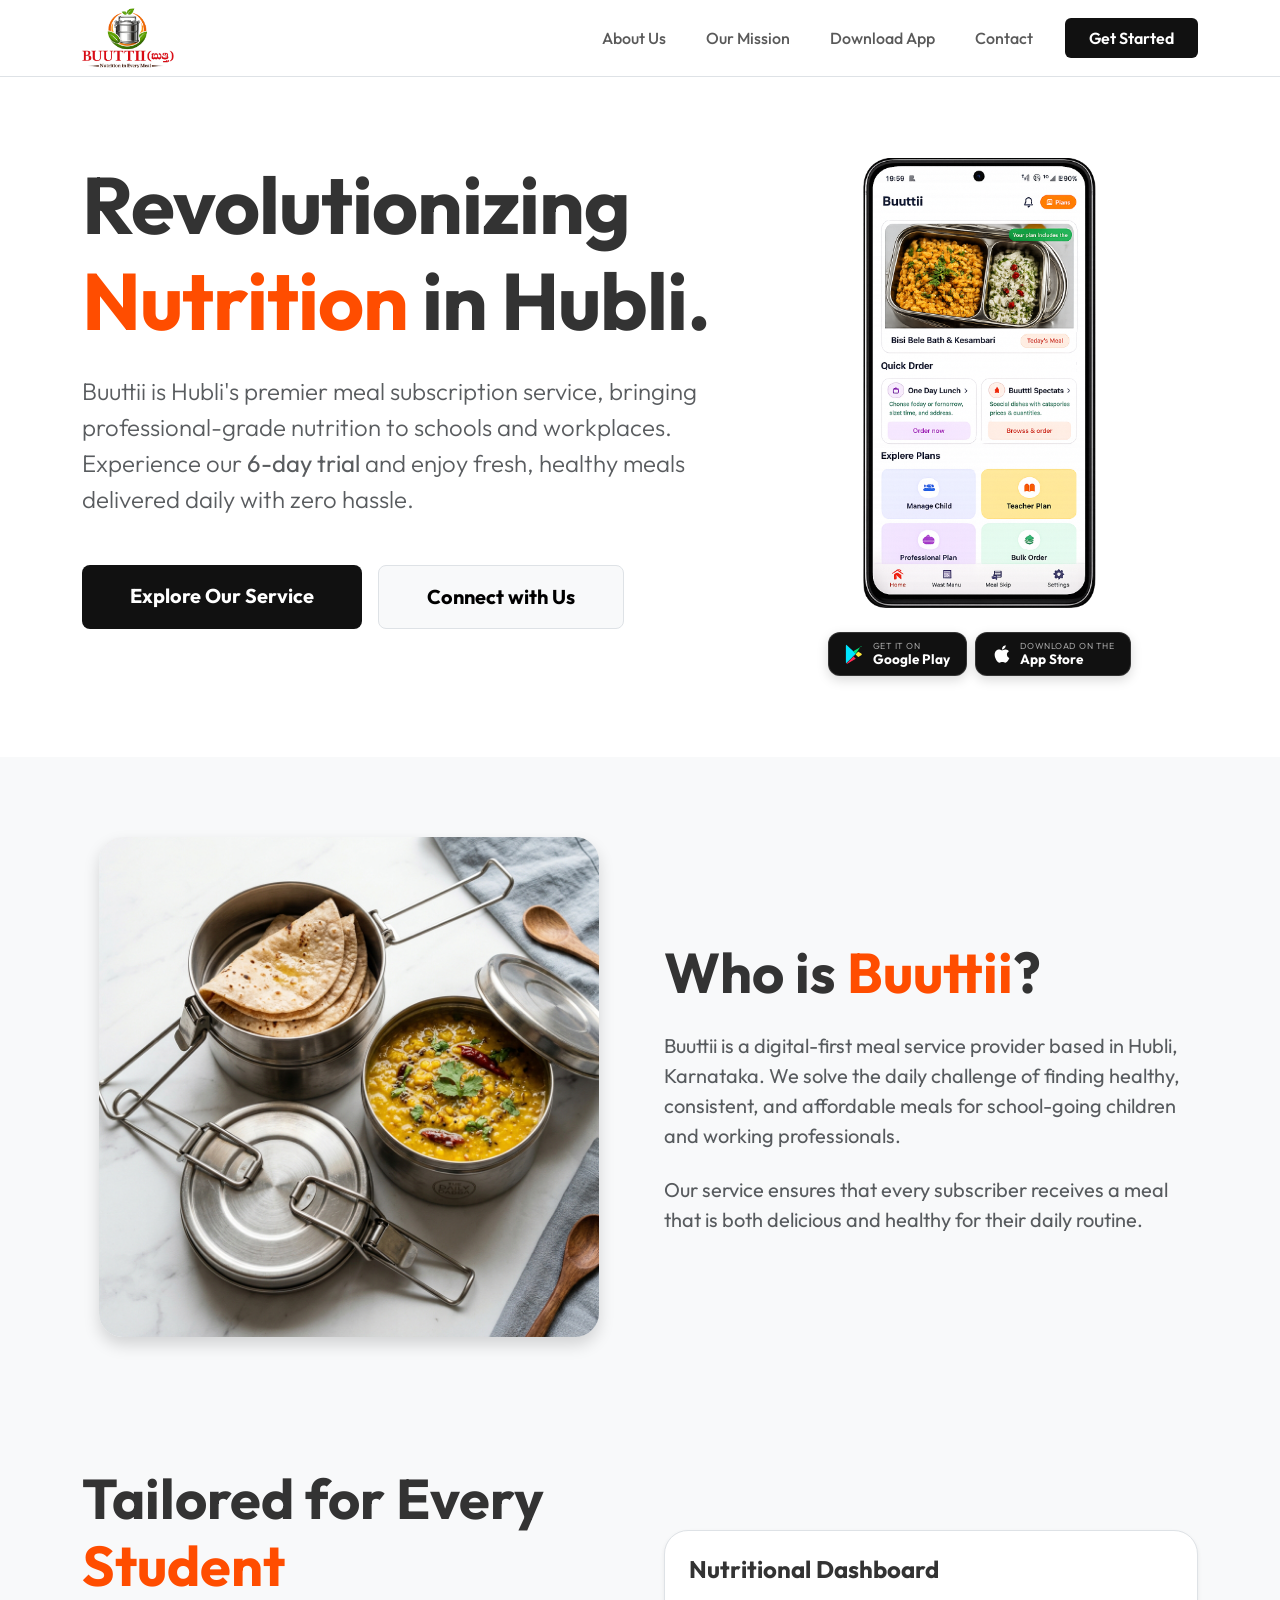
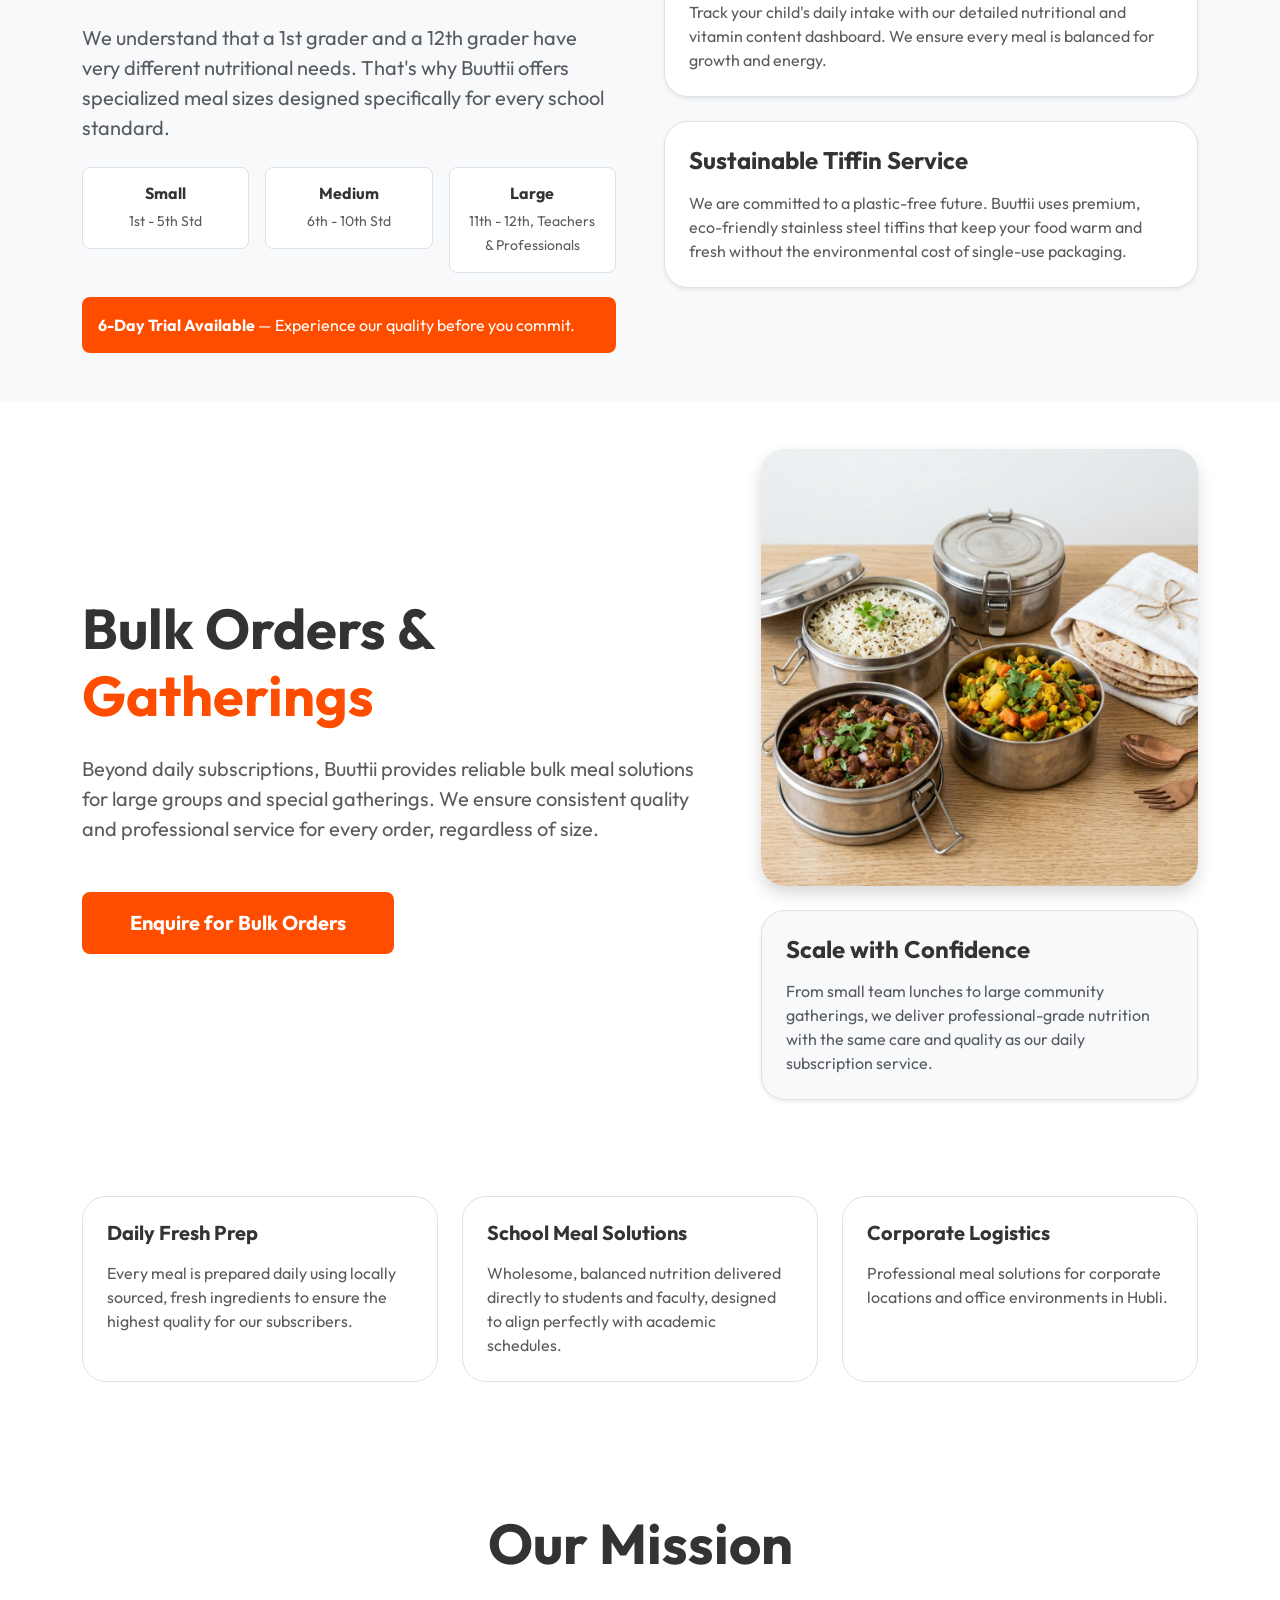
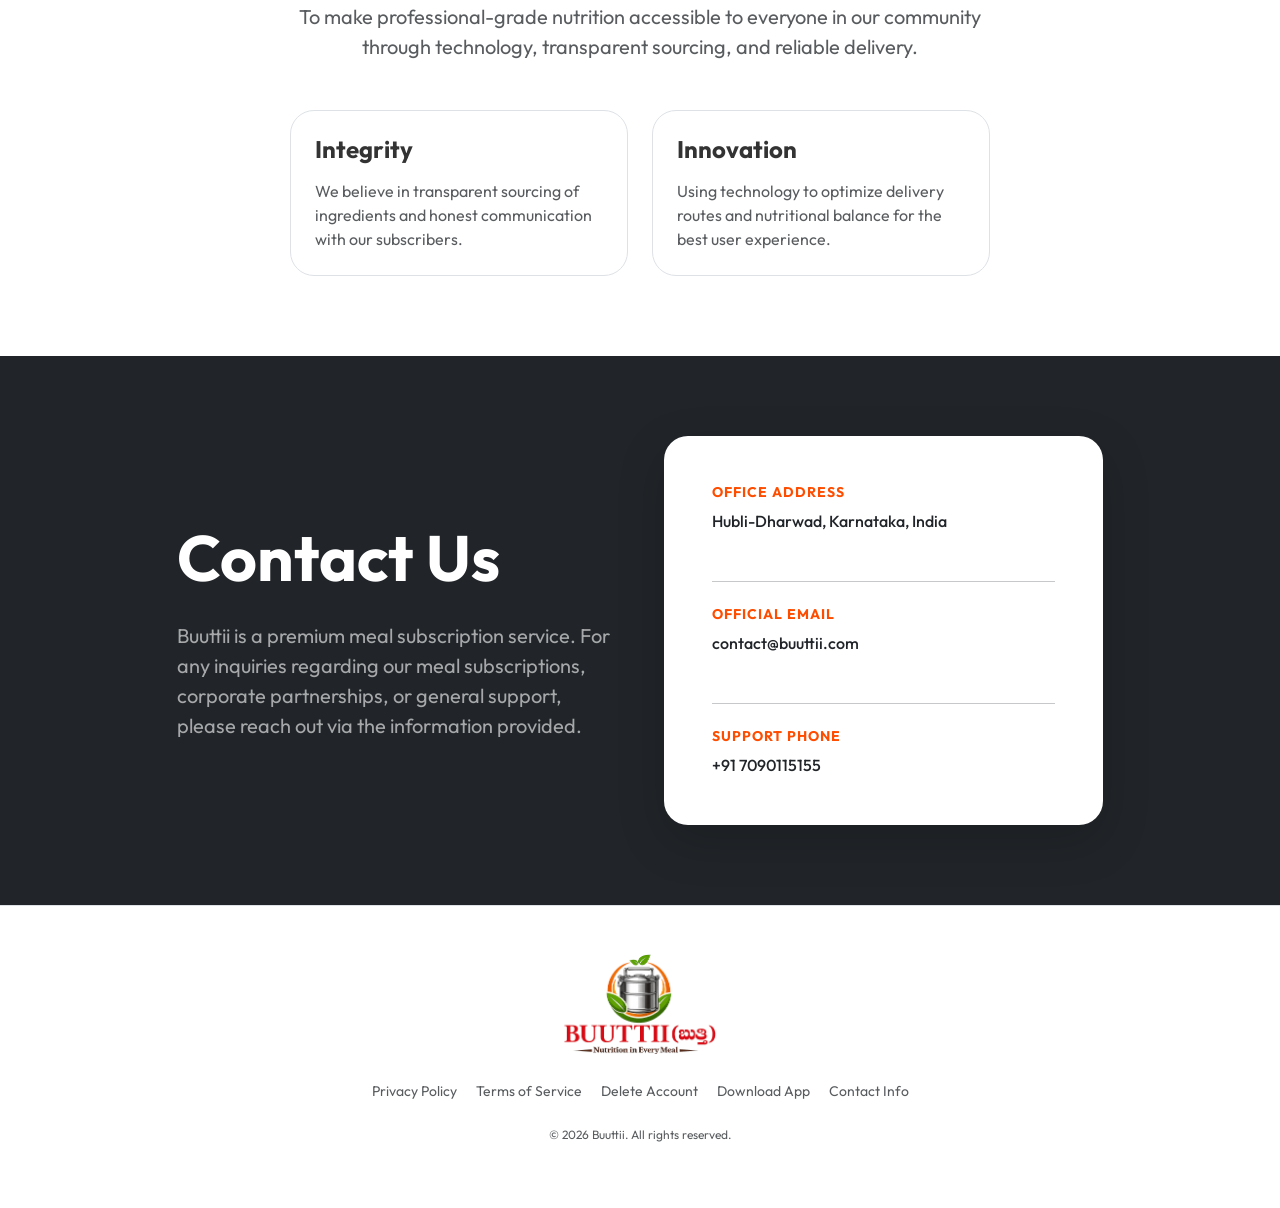
==== commit 331f7b82: "Updated web" ====
--- a/index.html
+++ b/index.html
@@ -13,7 +13,7 @@
     <link href="https://fonts.googleapis.com/css2?family=Outfit:wght@300;400;600;700&display=swap" rel="stylesheet">
     <link rel="stylesheet" href="style.css">
     <!-- Favicon -->
-    <link rel="icon" type="image/png" href="logo.png">
+    <link rel="icon" type="image/png" href="image/logo.png">
 </head>
 
 <body>
@@ -21,7 +21,7 @@
     <nav class="navbar navbar-expand-lg navbar-light bg-white sticky-top border-bottom py-2">
         <div class="container">
             <a class="navbar-brand" href="index.html">
-                <img src="logo.png" alt="Buuttii Logo" height="60">
+                <img src="image/logo.png" alt="Buuttii Logo" height="60">
             </a>
             <button class="navbar-toggler border-0" type="button" data-bs-toggle="collapse" data-bs-target="#navbarNav">
                 <span class="navbar-toggler-icon"></span>
@@ -30,6 +30,7 @@
                 <ul class="navbar-nav ms-auto align-items-center gap-lg-4">
                     <li class="nav-item"><a class="nav-link fw-medium" href="#about">About Us</a></li>
                     <li class="nav-item"><a class="nav-link fw-medium" href="#mission">Our Mission</a></li>
+                    <li class="nav-item"><a class="nav-link fw-medium" href="#hero">Download App</a></li>
                     <li class="nav-item"><a class="nav-link fw-medium" href="#contact">Contact</a></li>
                     <li class="nav-item">
                         <a class="btn btn-dark px-4 py-2 fw-semibold" href="#contact">Get Started</a>
@@ -40,7 +41,7 @@
     </nav>
 
     <!-- Hero Section -->
-    <header class="hero-section py-5 py-lg-10">
+    <header id="hero" class="hero-section py-5 py-lg-10">
         <div class="container">
             <div class="row align-items-center g-5 text-center text-lg-start">
                 <div class="col-lg-7">
@@ -57,9 +58,37 @@
                     </div>
                 </div>
                 <div class="col-lg-5">
-                    <div class="hero-img-wrapper">
-                        <img src="hero-tiffin.png" alt="Buuttii Authentic Indian Tiffin"
-                            class="img-fluid rounded-4 shadow-lg">
+                    <div class="text-center">
+                        <img src="image/app-mockup.png" alt="Buuttii Mobile App"
+                            class="img-fluid app-mockup-img" style="max-height: 450px;">
+                    </div>
+                    <!-- App Download Links below App Image -->
+                    <div class="mt-4 text-center">
+                        <div class="d-flex flex-wrap justify-content-center gap-2">
+                            <!-- Play Store Badge -->
+                            <a href="https://play.google.com/store/apps/details?id=com.buuttii.app" target="_blank" class="app-badge-btn px-3 py-2">
+                                <svg class="me-2" viewBox="0 0 512 512" width="20" height="20" xmlns="http://www.w3.org/2000/svg">
+                                    <path fill="#00e5ff" d="M30 25.5c-4.4 4.5-7 11.6-7 20.3v420.3c0 8.7 2.6 15.8 7 20.3l3.5 3.5 242-242v-7.3L33.5 22L30 25.5z"/>
+                                    <path fill="#ffeb3b" d="M336.5 332.1l-64-64v-7.3l64-64 3.5 2 75.6 43c21.6 12.3 21.6 32.3 0 44.6l-75.1 45.7z"/>
+                                    <path fill="#ff2d55" d="M276 264.4l-242.5 242.5c7.2 2.3 16 1 25.1-4.2l217.4-124.3-64-64z"/>
+                                    <path fill="#00e676" d="M276 247.6l-64-64 217.4-124.3c-9.1-5.2-17.9-6.5-25.1-4.2L276 247.6z"/>
+                                </svg>
+                                <div class="badge-text text-start">
+                                    <small class="d-block text-uppercase text-muted-white" style="font-size: 0.55rem; letter-spacing: 0.5px;">Get it on</small>
+                                    <span class="d-block fw-bold text-white" style="font-size: 0.85rem;">Google Play</span>
+                                </div>
+                            </a>
+                            <!-- App Store Badge -->
+                            <a href="#" class="app-badge-btn px-3 py-2" onclick="alert('iOS App is coming soon! Please check back later or use our Android app.'); return false;">
+                                <svg class="me-2" viewBox="0 0 384 512" width="20" height="20" fill="#fff" xmlns="http://www.w3.org/2000/svg">
+                                    <path d="M318.7 268.7c-.2-36.7 16.4-64.4 50-84.8-18.8-26.9-47.2-41.7-84.7-44.6-35.5-2.8-74.3 20.7-88.5 20.7-15 0-49.4-19.7-76.4-19.7C63.3 141.2 4 184.8 4 273.5q0 39.3 14.4 81.2c12.8 36.7 59 126.7 107.2 125.2 25.2-.6 43-17.9 75.8-17.9 31.8 0 48.3 17.9 76.4 17.9 48.6-.7 90.4-82.5 102.6-119.3-65.2-30.7-61.7-90-61.7-91.9zm-56.6-164.2c27.3-32.4 24.8-61.9 24-72.5-24.1 1.4-52 16.4-67.9 34.9-17.5 19.8-27.8 47.5-24.4 76.5 26.9 2.4 51.2-16 68.3-38.9z"/>
+                                </svg>
+                                <div class="badge-text text-start">
+                                    <small class="d-block text-uppercase text-muted-white" style="font-size: 0.55rem; letter-spacing: 0.5px;">Download on the</small>
+                                    <span class="d-block fw-bold text-white" style="font-size: 0.85rem;">App Store</span>
+                                </div>
+                            </a>
+                        </div>
                     </div>
                 </div>
             </div>
@@ -71,7 +100,7 @@
         <div class="container">
             <div class="row align-items-center g-5">
                 <div class="col-lg-6 order-2 order-lg-1 text-center">
-                    <img src="about-tiffin.png" alt="Buuttii Fresh Tiffin Delivery" class="img-fluid rounded-4 shadow max-width-500 mx-auto d-block">
+                    <img src="image/hero-tiffin.png" alt="Buuttii Fresh Tiffin Delivery" class="img-fluid rounded-4 shadow max-width-500 mx-auto d-block">
                 </div>
                 <div class="col-lg-6 order-1 order-lg-2">
                     <h2 class="display-4 fw-bold mb-4">Who is <span class="text-orange">Buuttii</span>?</h2>
@@ -152,6 +181,7 @@
                     <a href="#contact" class="btn btn-orange btn-lg px-5 py-3 fw-bold rounded-3">Enquire for Bulk Orders</a>
                 </div>
                 <div class="col-lg-5">
+                    <img src="image/about-tiffin.png" alt="Buuttii Catering Tiffins" class="img-fluid rounded-4 shadow mb-4 mx-auto d-block">
                     <div class="p-4 bg-light border rounded-4 shadow-sm">
                         <h4 class="fw-bold mb-3">Scale with Confidence</h4>
                         <p class="text-muted mb-0">From small team lunches to large community gatherings, we deliver professional-grade nutrition with the same care and quality as our daily subscription service.</p>
@@ -218,6 +248,8 @@
         </div>
     </section>
 
+
+
     <!-- Contact Section (Refined for Meta Verification) -->
     <section id="contact" class="py-5 py-lg-10 bg-dark text-white">
         <div class="container text-center text-lg-start">
@@ -235,8 +267,7 @@
                                 <div class="mb-4">
                                     <h6 class="text-orange fw-bold text-uppercase ls-1 small mb-2">Office Address</h6>
                                     <p class="mb-0 fw-medium">Hubli-Dharwad, Karnataka, India<br><span
-                                            class="text-muted fw-normal">(Please add your specific business
-                                            address)</span></p>
+                                            class="text-muted fw-normal"></span></p>
                                 </div>
                                 <hr class="my-4">
                                 <div class="mb-4">
@@ -260,13 +291,13 @@
     <footer class="py-5 bg-white border-top">
         <div class="container text-center">
             <div class="mb-4">
-                <img src="logo.png" alt="Buuttii Logo" height="100">
+                <img src="image/logo.png" alt="Buuttii Logo" height="100">
             </div>
             <ul class="list-inline mb-4">
-                <li class="list-inline-item mx-2"><a href="#" class="text-muted text-decoration-none small"
-                        data-bs-toggle="modal" data-bs-target="#privacyModal">Privacy Policy</a></li>
-                <li class="list-inline-item mx-2"><a href="#" class="text-muted text-decoration-none small"
-                        data-bs-toggle="modal" data-bs-target="#termsModal">Terms & Conditions</a></li>
+                <li class="list-inline-item mx-2"><a href="privacy.html" class="text-muted text-decoration-none small">Privacy Policy</a></li>
+                <li class="list-inline-item mx-2"><a href="terms.html" class="text-muted text-decoration-none small">Terms of Service</a></li>
+                <li class="list-inline-item mx-2"><a href="delete-account.html" class="text-muted text-decoration-none small">Delete Account</a></li>
+                <li class="list-inline-item mx-2"><a href="#hero" class="text-muted text-decoration-none small">Download App</a></li>
                 <li class="list-inline-item mx-2"><a href="#contact"
                         class="text-muted text-decoration-none small">Contact Info</a></li>
             </ul>
@@ -274,53 +305,6 @@
         </div>
     </footer>
 
-    <!-- Privacy Modal -->
-    <div class="modal fade" id="privacyModal" tabindex="-1">
-        <div class="modal-dialog modal-lg">
-            <div class="modal-content rounded-4 border-0 shadow">
-                <div class="modal-header border-0 p-4 pb-0">
-                    <h3 class="fw-bold mb-0">Privacy Policy</h3>
-                    <button type="button" class="btn-close" data-bs-dismiss="modal"></button>
-                </div>
-                <div class="modal-body p-4">
-                    <p class="text-muted small mb-4">Last Updated: April 30, 2026</p>
-                    <h5>1. Information We Collect</h5>
-                    <p>We may collect personal information such as your name, email, and phone number when you inquire
-                        about our services.</p>
-                    <h5>2. Communication</h5>
-                    <p>We may use your contact information to send you updates about your subscription and service
-                        announcements.</p>
-                    <h5>3. Data Security</h5>
-                    <p>We implement industry-standard security measures to protect your data from unauthorized access.
-                    </p>
-                </div>
-            </div>
-        </div>
-    </div>
-
-    <!-- Terms Modal -->
-    <div class="modal fade" id="termsModal" tabindex="-1">
-        <div class="modal-dialog modal-lg">
-            <div class="modal-content rounded-4 border-0 shadow">
-                <div class="modal-header border-0 p-4 pb-0">
-                    <h3 class="fw-bold mb-0">Terms & Conditions</h3>
-                    <button type="button" class="btn-close" data-bs-dismiss="modal"></button>
-                </div>
-                <div class="modal-body p-4">
-                    <p class="text-muted small mb-4">Last Updated: April 30, 2026</p>
-                    <h5>1. Service Overview</h5>
-                    <p>Buuttii provides a meal subscription service for individuals and businesses in Hubli, Karnataka.
-                    </p>
-                    <h5>2. Communication Policy</h5>
-                    <p>By using our service, you agree to receive service-related communications regarding your
-                        subscription via email or phone.</p>
-                    <h5>3. Governing Law</h5>
-                    <p>These terms are governed by the laws of India and the state of Karnataka.</p>
-                </div>
-            </div>
-        </div>
-    </div>
-
     <!-- Bootstrap 5 JS -->
     <script src="https://cdn.jsdelivr.net/npm/bootstrap@5.3.0/dist/js/bootstrap.bundle.min.js"></script>
     <script src="script.js"></script>
--- a/style.css
+++ b/style.css
@@ -169,3 +169,83 @@
 .footer a:hover {
     color: var(--orange) !important;
 }
+
+/* App Download Badges & Section Styling */
+.app-badge-btn {
+    background-color: var(--primary);
+    border: 1px solid rgba(255, 255, 255, 0.15);
+    color: #fff !important;
+    text-decoration: none;
+    transition: all 0.3s cubic-bezier(0.2, 1, 0.3, 1);
+    display: inline-flex;
+    align-items: center;
+    border-radius: 0.75rem;
+    box-shadow: 0 4px 12px rgba(0, 0, 0, 0.15);
+}
+
+.app-badge-btn:hover {
+    background-color: #000;
+    transform: translateY(-3px);
+    box-shadow: 0 10px 25px rgba(255, 77, 0, 0.2);
+    border-color: var(--orange);
+}
+
+.app-badge-btn svg {
+    transition: transform 0.3s ease;
+}
+
+.app-badge-btn:hover svg {
+    transform: scale(1.1);
+}
+
+.app-badge-btn .badge-text {
+    line-height: 1.2;
+}
+
+.app-section {
+    position: relative;
+    overflow: hidden;
+    background: linear-gradient(135deg, #111111 0%, #1c1c1c 100%);
+    border-top: 4px solid var(--orange);
+    border-bottom: 4px solid var(--orange);
+}
+
+.app-mockup-wrapper {
+    position: relative;
+    max-width: 320px;
+    margin: 0 auto;
+}
+
+.app-mockup-wrapper::before {
+    content: "";
+    position: absolute;
+    top: -20px;
+    left: -20px;
+    right: -20px;
+    bottom: -20px;
+    background: radial-gradient(circle, rgba(255, 77, 0, 0.15) 0%, transparent 70%);
+    z-index: 0;
+    pointer-events: none;
+}
+
+.app-mockup-img {
+    position: relative;
+    z-index: 1;
+    max-width: 100%;
+    height: auto;
+    transition: transform 0.5s cubic-bezier(0.2, 1, 0.3, 1);
+}
+
+.app-mockup-img:hover {
+    transform: scale(1.03) rotate(-1deg);
+}
+
+@media (max-width: 991.98px) {
+    .app-section {
+        text-align: center;
+    }
+    .app-badge-btn {
+        margin: 0.5rem;
+    }
+}
+
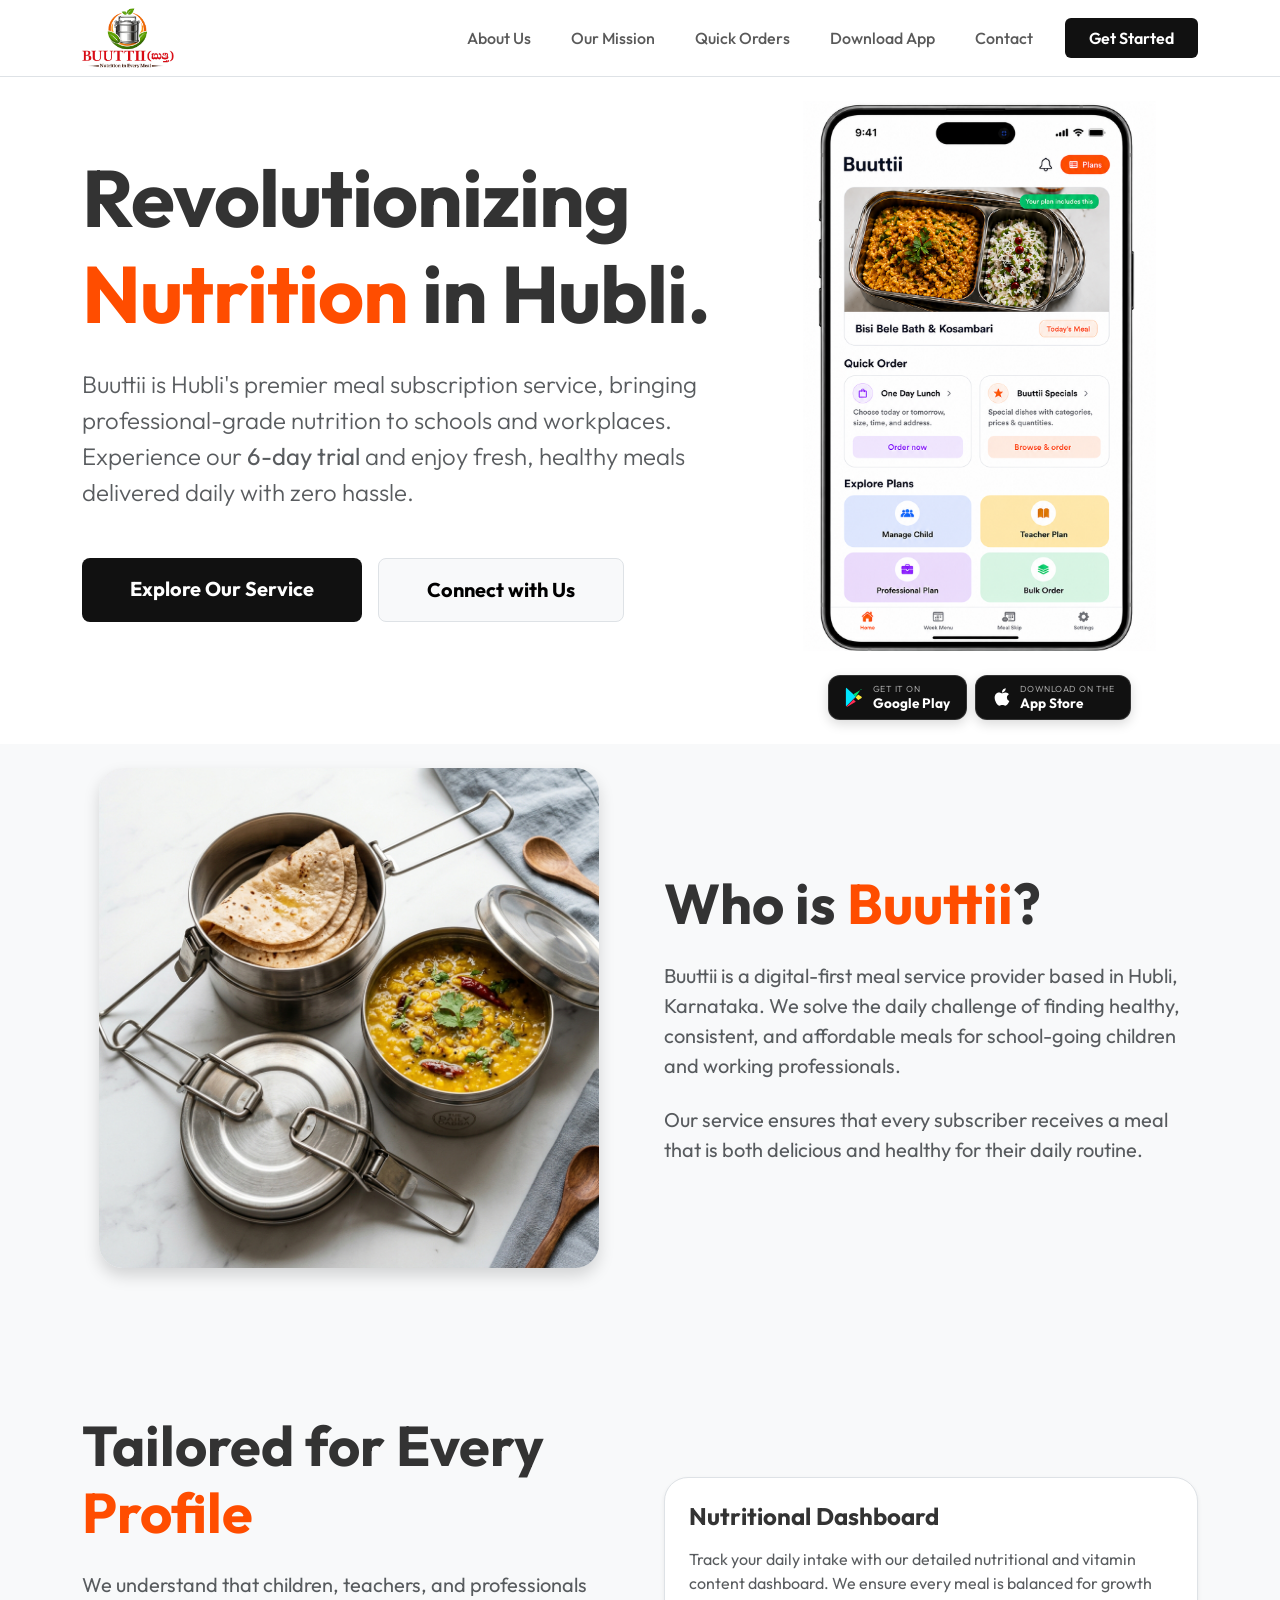
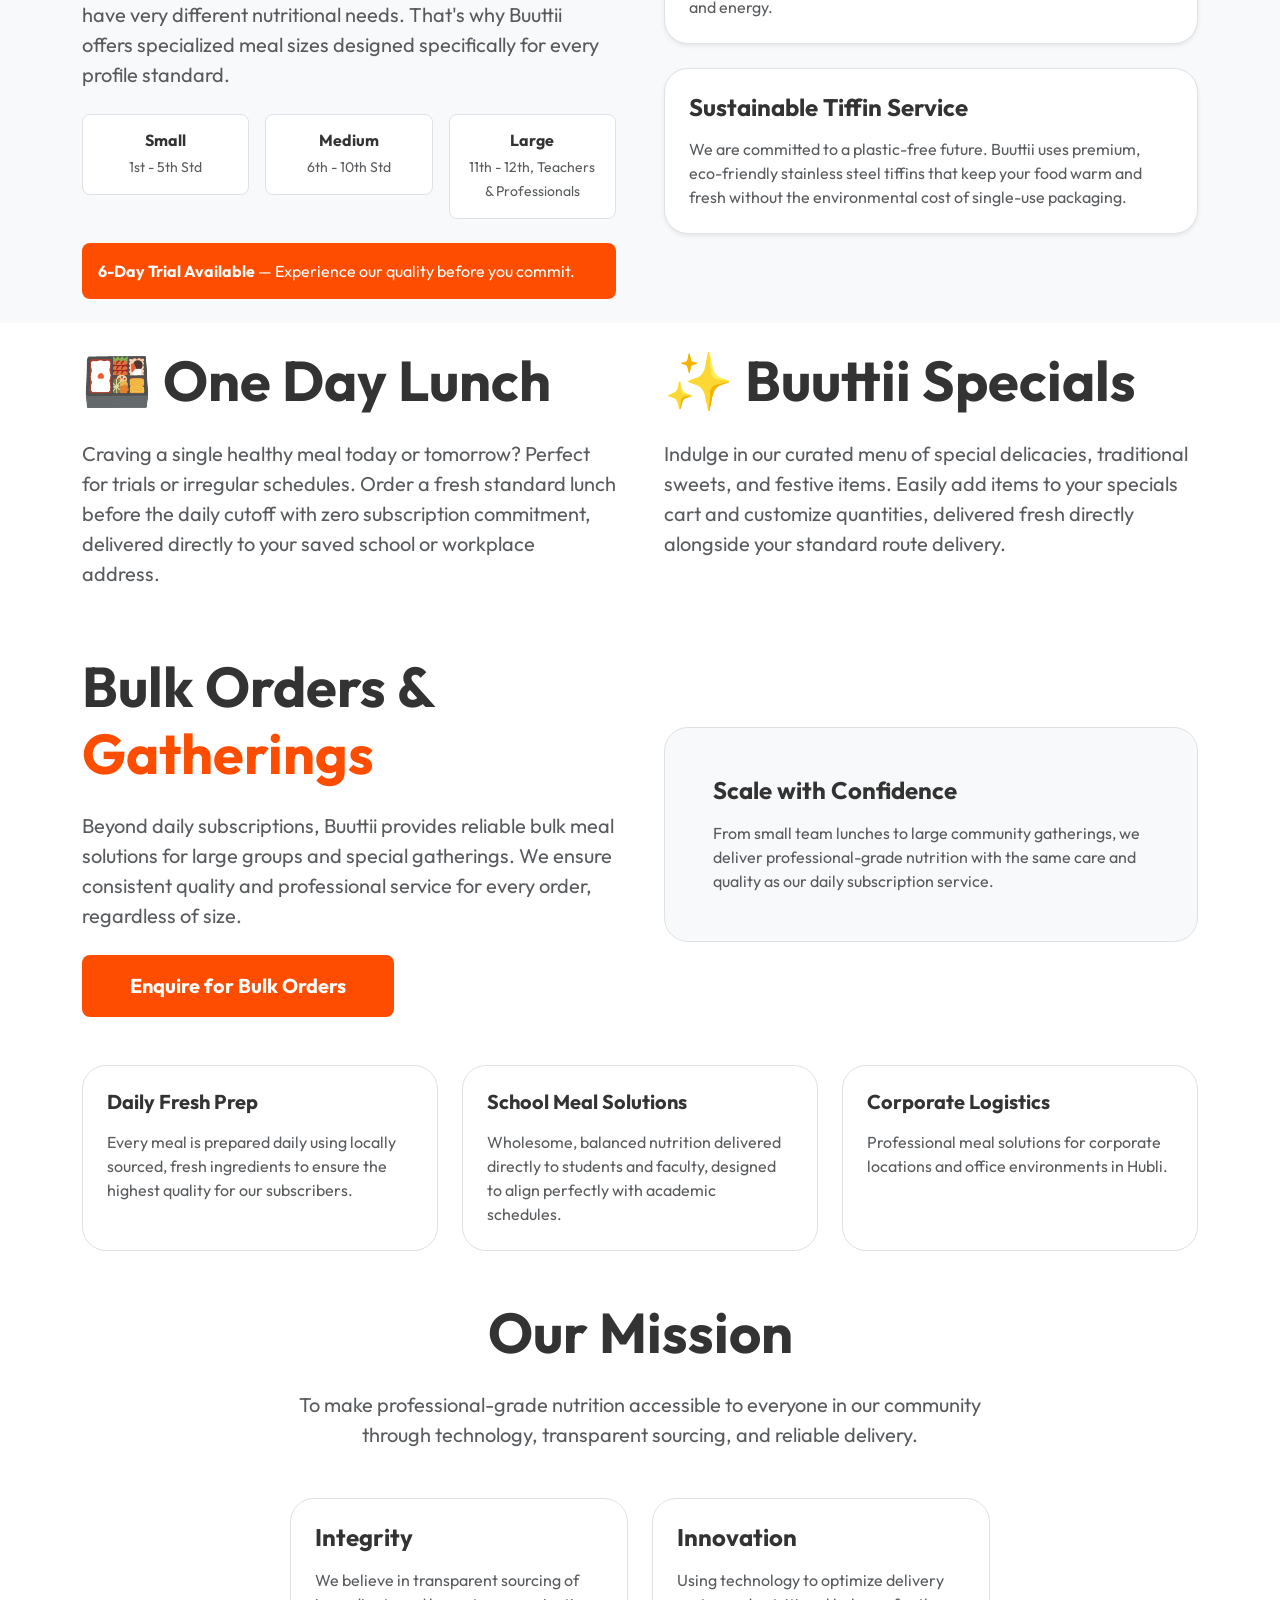
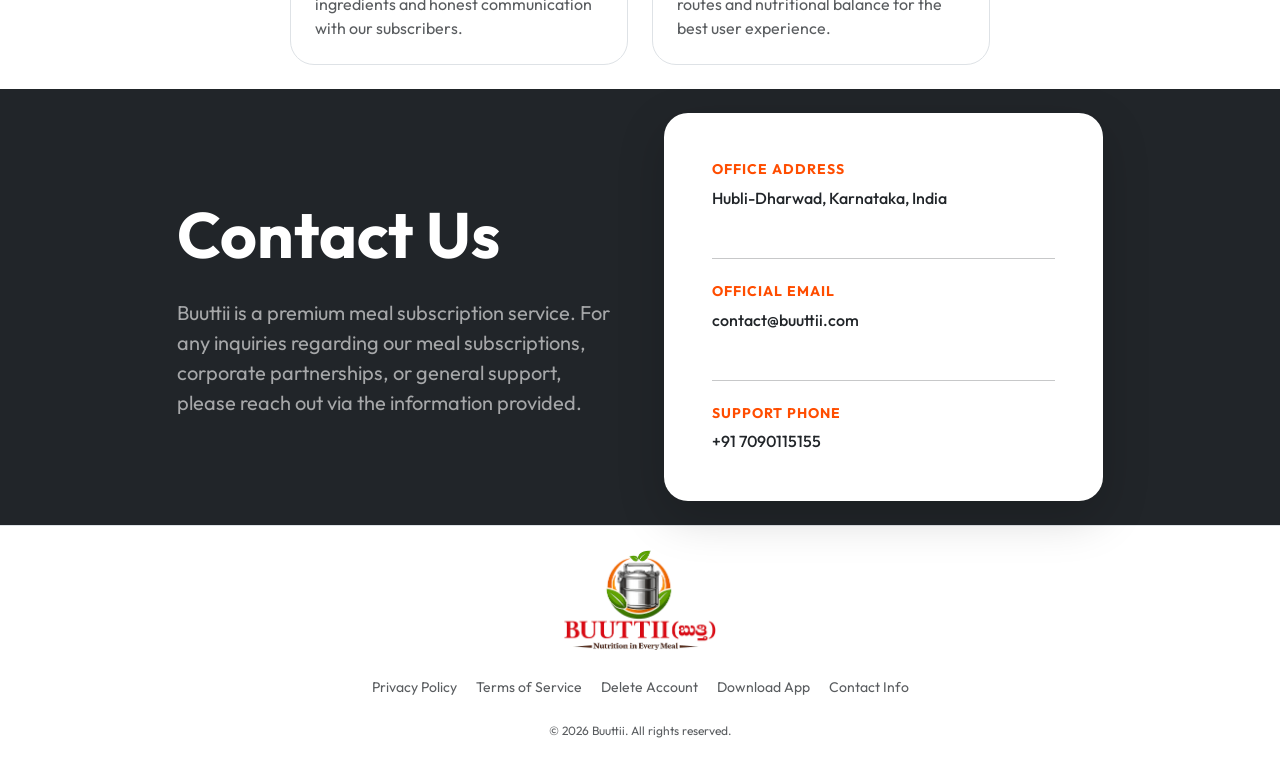
==== commit cc1fa67d: "updated" ====
--- a/index.html
+++ b/index.html
@@ -30,6 +30,7 @@
                 <ul class="navbar-nav ms-auto align-items-center gap-lg-4">
                     <li class="nav-item"><a class="nav-link fw-medium" href="#about">About Us</a></li>
                     <li class="nav-item"><a class="nav-link fw-medium" href="#mission">Our Mission</a></li>
+                    <li class="nav-item"><a class="nav-link fw-medium" href="#quick-orders">Quick Orders</a></li>
                     <li class="nav-item"><a class="nav-link fw-medium" href="#hero">Download App</a></li>
                     <li class="nav-item"><a class="nav-link fw-medium" href="#contact">Contact</a></li>
                     <li class="nav-item">
@@ -60,7 +61,7 @@
                 <div class="col-lg-5">
                     <div class="text-center">
                         <img src="image/app-mockup.png" alt="Buuttii Mobile App"
-                            class="img-fluid app-mockup-img" style="max-height: 450px;">
+                            class="img-fluid app-mockup-img" style="max-height: 550px;">
                     </div>
                     <!-- App Download Links below App Image -->
                     <div class="mt-4 text-center">
@@ -79,7 +80,7 @@
                                 </div>
                             </a>
                             <!-- App Store Badge -->
-                            <a href="#" class="app-badge-btn px-3 py-2" onclick="alert('iOS App is coming soon! Please check back later or use our Android app.'); return false;">
+                            <a href="https://apps.apple.com/us/app/buuttii/id6780753777" target="_blank" class="app-badge-btn px-3 py-2">
                                 <svg class="me-2" viewBox="0 0 384 512" width="20" height="20" fill="#fff" xmlns="http://www.w3.org/2000/svg">
                                     <path d="M318.7 268.7c-.2-36.7 16.4-64.4 50-84.8-18.8-26.9-47.2-41.7-84.7-44.6-35.5-2.8-74.3 20.7-88.5 20.7-15 0-49.4-19.7-76.4-19.7C63.3 141.2 4 184.8 4 273.5q0 39.3 14.4 81.2c12.8 36.7 59 126.7 107.2 125.2 25.2-.6 43-17.9 75.8-17.9 31.8 0 48.3 17.9 76.4 17.9 48.6-.7 90.4-82.5 102.6-119.3-65.2-30.7-61.7-90-61.7-91.9zm-56.6-164.2c27.3-32.4 24.8-61.9 24-72.5-24.1 1.4-52 16.4-67.9 34.9-17.5 19.8-27.8 47.5-24.4 76.5 26.9 2.4 51.2-16 68.3-38.9z"/>
                                 </svg>
@@ -98,7 +99,8 @@
     <!-- About Section -->
     <section id="about" class="py-5 py-lg-10 bg-light">
         <div class="container">
-            <div class="row align-items-center g-5">
+            <!-- Who is Buuttii -->
+            <div class="row align-items-center g-5 mb-5 pb-lg-4">
                 <div class="col-lg-6 order-2 order-lg-1 text-center">
                     <img src="image/hero-tiffin.png" alt="Buuttii Fresh Tiffin Delivery" class="img-fluid rounded-4 shadow max-width-500 mx-auto d-block">
                 </div>
@@ -115,18 +117,14 @@
                     </p>
                 </div>
             </div>
-        </div>
-    </section>
-
-    <!-- Tailored Meals Section -->
-    <section class="py-5 bg-light">
-        <div class="container">
-            <div class="row align-items-center g-5">
+
+            <!-- Tailored Meals -->
+            <div class="row align-items-center g-5 mt-5 pt-lg-4">
                 <div class="col-lg-6">
-                    <h2 class="display-4 fw-bold mb-4">Tailored for Every <span class="text-orange">Student</span></h2>
+                    <h2 class="display-4 fw-bold mb-4">Tailored for Every <span class="text-orange">Profile</span></h2>
                     <p class="text-muted fs-5 mb-4">
-                        We understand that a 1st grader and a 12th grader have very different nutritional needs. That's
-                        why Buuttii offers specialized meal sizes designed specifically for every school standard.
+                        We understand that children, teachers, and professionals have very different nutritional needs. That's
+                        why Buuttii offers specialized meal sizes designed specifically for every profile standard.
                     </p>
                     <div class="row g-3 mb-4">
                         <div class="col-sm-4">
@@ -155,7 +153,7 @@
                 <div class="col-lg-6">
                     <div class="p-4 bg-white border rounded-4 shadow-sm mb-4">
                         <h4 class="fw-bold mb-3">Nutritional Dashboard</h4>
-                        <p class="text-muted mb-0">Track your child's daily intake with our detailed nutritional and
+                        <p class="text-muted mb-0">Track your daily intake with our detailed nutritional and
                             vitamin content dashboard. We ensure every meal is balanced for growth and energy.</p>
                     </div>
                     <div class="p-4 bg-white border rounded-4 shadow-sm">
@@ -169,20 +167,41 @@
         </div>
     </section>
 
+    <!-- Quick Orders Section -->
+    <section id="quick-orders" class="py-5 bg-white">
+        <div class="container">
+            <div class="row g-5">
+                <!-- One Day Lunch -->
+                <div class="col-md-6">
+                    <h2 class="display-4 fw-bold mb-4">🍱 One Day Lunch</h2>
+                    <p class="text-muted fs-5">
+                        Craving a single healthy meal today or tomorrow? Perfect for trials or irregular schedules. Order a fresh standard lunch before the daily cutoff with zero subscription commitment, delivered directly to your saved school or workplace address.
+                    </p>
+                </div>
+                <!-- Buuttii Specials -->
+                <div class="col-md-6">
+                    <h2 class="display-4 fw-bold mb-4">✨ Buuttii Specials</h2>
+                    <p class="text-muted fs-5">
+                        Indulge in our curated menu of special delicacies, traditional sweets, and festive items. Easily add items to your specials cart and customize quantities, delivered fresh directly alongside your standard route delivery.
+                    </p>
+                </div>
+            </div>
+        </div>
+    </section>
+
     <!-- Bulk Orders Section -->
     <section class="py-5 bg-white">
         <div class="container">
             <div class="row align-items-center g-5">
-                <div class="col-lg-7">
+                <div class="col-lg-6">
                     <h2 class="display-4 fw-bold mb-4">Bulk Orders & <span class="text-orange">Gatherings</span></h2>
-                    <p class="text-muted fs-5 mb-5">
+                    <p class="text-muted fs-5 mb-4">
                         Beyond daily subscriptions, Buuttii provides reliable bulk meal solutions for large groups and special gatherings. We ensure consistent quality and professional service for every order, regardless of size.
                     </p>
                     <a href="#contact" class="btn btn-orange btn-lg px-5 py-3 fw-bold rounded-3">Enquire for Bulk Orders</a>
                 </div>
-                <div class="col-lg-5">
-                    <img src="image/about-tiffin.png" alt="Buuttii Catering Tiffins" class="img-fluid rounded-4 shadow mb-4 mx-auto d-block">
-                    <div class="p-4 bg-light border rounded-4 shadow-sm">
+                <div class="col-lg-6">
+                    <div class="p-4 p-lg-5 bg-light border rounded-4">
                         <h4 class="fw-bold mb-3">Scale with Confidence</h4>
                         <p class="text-muted mb-0">From small team lunches to large community gatherings, we deliver professional-grade nutrition with the same care and quality as our daily subscription service.</p>
                     </div>
--- a/style.css
+++ b/style.css
@@ -32,7 +32,8 @@
     .max-width-500 { max-width: 500px; }
     .max-width-300 { max-width: 300px; }
 }
-.py-lg-10 { padding-top: 5rem !important; padding-bottom: 5rem !important; }
+.py-lg-10 { padding-top: 2.5rem !important; padding-bottom: 2.5rem !important; }
+.py-5 { padding-top: 1.5rem !important; padding-bottom: 1.5rem !important; }
 .rounded-4 { border-radius: 1.5rem !important; }
 
 /* Custom Buttons */
@@ -121,8 +122,8 @@
         padding-bottom: 3rem !important;
     }
     .py-lg-10 {
-        padding-top: 3rem !important;
-        padding-bottom: 3rem !important;
+        padding-top: 2rem !important;
+        padding-bottom: 2rem !important;
     }
     .hero-img-wrapper { 
         margin-top: 1rem; 
@@ -237,7 +238,7 @@
 }
 
 .app-mockup-img:hover {
-    transform: scale(1.03) rotate(-1deg);
+    transform: scale(1.03);
 }
 
 @media (max-width: 991.98px) {
@@ -249,3 +250,146 @@
     }
 }
 
+/* Quick Order Cards Styling */
+.hover-lift {
+    transition: transform 0.3s ease, box-shadow 0.3s ease;
+}
+
+.hover-lift:hover {
+    transform: translateY(-8px);
+    box-shadow: 0 20px 40px rgba(0, 0, 0, 0.12) !important;
+}
+
+/* Unified Legal Document Layout Styles (Flat & Cardless) */
+.legal-document-wrapper {
+    background: transparent;
+    border-radius: 0;
+    box-shadow: none;
+    border: none;
+    padding: 0;
+}
+
+@media (max-width: 767.98px) {
+    .legal-document-wrapper {
+        padding: 0;
+    }
+}
+
+.legal-section {
+    margin-bottom: 3.5rem;
+    scroll-margin-top: 100px; /* Offset for sticky nav */
+}
+
+.legal-section:last-of-type {
+    margin-bottom: 0;
+}
+
+.legal-document h2 {
+    font-size: 1.5rem;
+    font-weight: 700;
+    color: var(--primary);
+    margin-top: 0;
+    margin-bottom: 1.25rem;
+    padding-bottom: 0.5rem;
+    border-bottom: 1px solid var(--border);
+    position: relative;
+}
+
+.legal-document h2::after {
+    content: "";
+    position: absolute;
+    bottom: -1px;
+    left: 0;
+    width: 50px;
+    height: 1px;
+    background-color: var(--orange);
+}
+
+.legal-document h2:first-of-type {
+    margin-top: 0;
+}
+
+.legal-document p, 
+.legal-document li {
+    font-size: 1rem;
+    line-height: 1.8;
+    color: #495057;
+    margin-bottom: 1.25rem;
+}
+
+.legal-document ul, 
+.legal-document ol {
+    margin-bottom: 1.25rem;
+    padding-left: 1.5rem;
+}
+
+.legal-document li {
+    margin-bottom: 0.5rem;
+}
+
+.legal-document strong {
+    color: var(--primary);
+}
+
+/* Table of Contents Sidebar Styling (Flat & Borderless) */
+.toc-card {
+    position: sticky;
+    top: 100px;
+    background: transparent;
+    border: none;
+    border-radius: 0;
+    padding: 0;
+    box-shadow: none;
+    max-height: 80vh;
+    overflow-y: auto;
+}
+
+.toc-title {
+    font-size: 0.9rem;
+    font-weight: 700;
+    color: var(--primary);
+    text-transform: uppercase;
+    letter-spacing: 1px;
+    margin-bottom: 1.25rem;
+    padding-bottom: 0.5rem;
+    border-bottom: 1px solid var(--border);
+}
+
+.toc-link {
+    display: block;
+    color: #6c757d;
+    text-decoration: none;
+    padding: 6px 0;
+    transition: all 0.25s ease;
+    font-weight: 500;
+    font-size: 0.9rem;
+    margin-bottom: 6px;
+    line-height: 1.4;
+    border-left: 2px solid transparent;
+    padding-left: 12px;
+}
+
+.toc-link:hover {
+    color: var(--orange);
+    padding-left: 16px;
+    border-left-color: rgba(255, 77, 0, 0.3);
+}
+
+.toc-link.active {
+    color: var(--orange) !important;
+    font-weight: 700;
+    padding-left: 16px;
+    border-left-color: var(--orange);
+    background-color: transparent !important;
+}
+
+@media (max-width: 991.98px) {
+    .toc-card {
+        position: relative;
+        top: 0;
+        margin-bottom: 2.5rem;
+        max-height: none;
+    }
+}
+
+
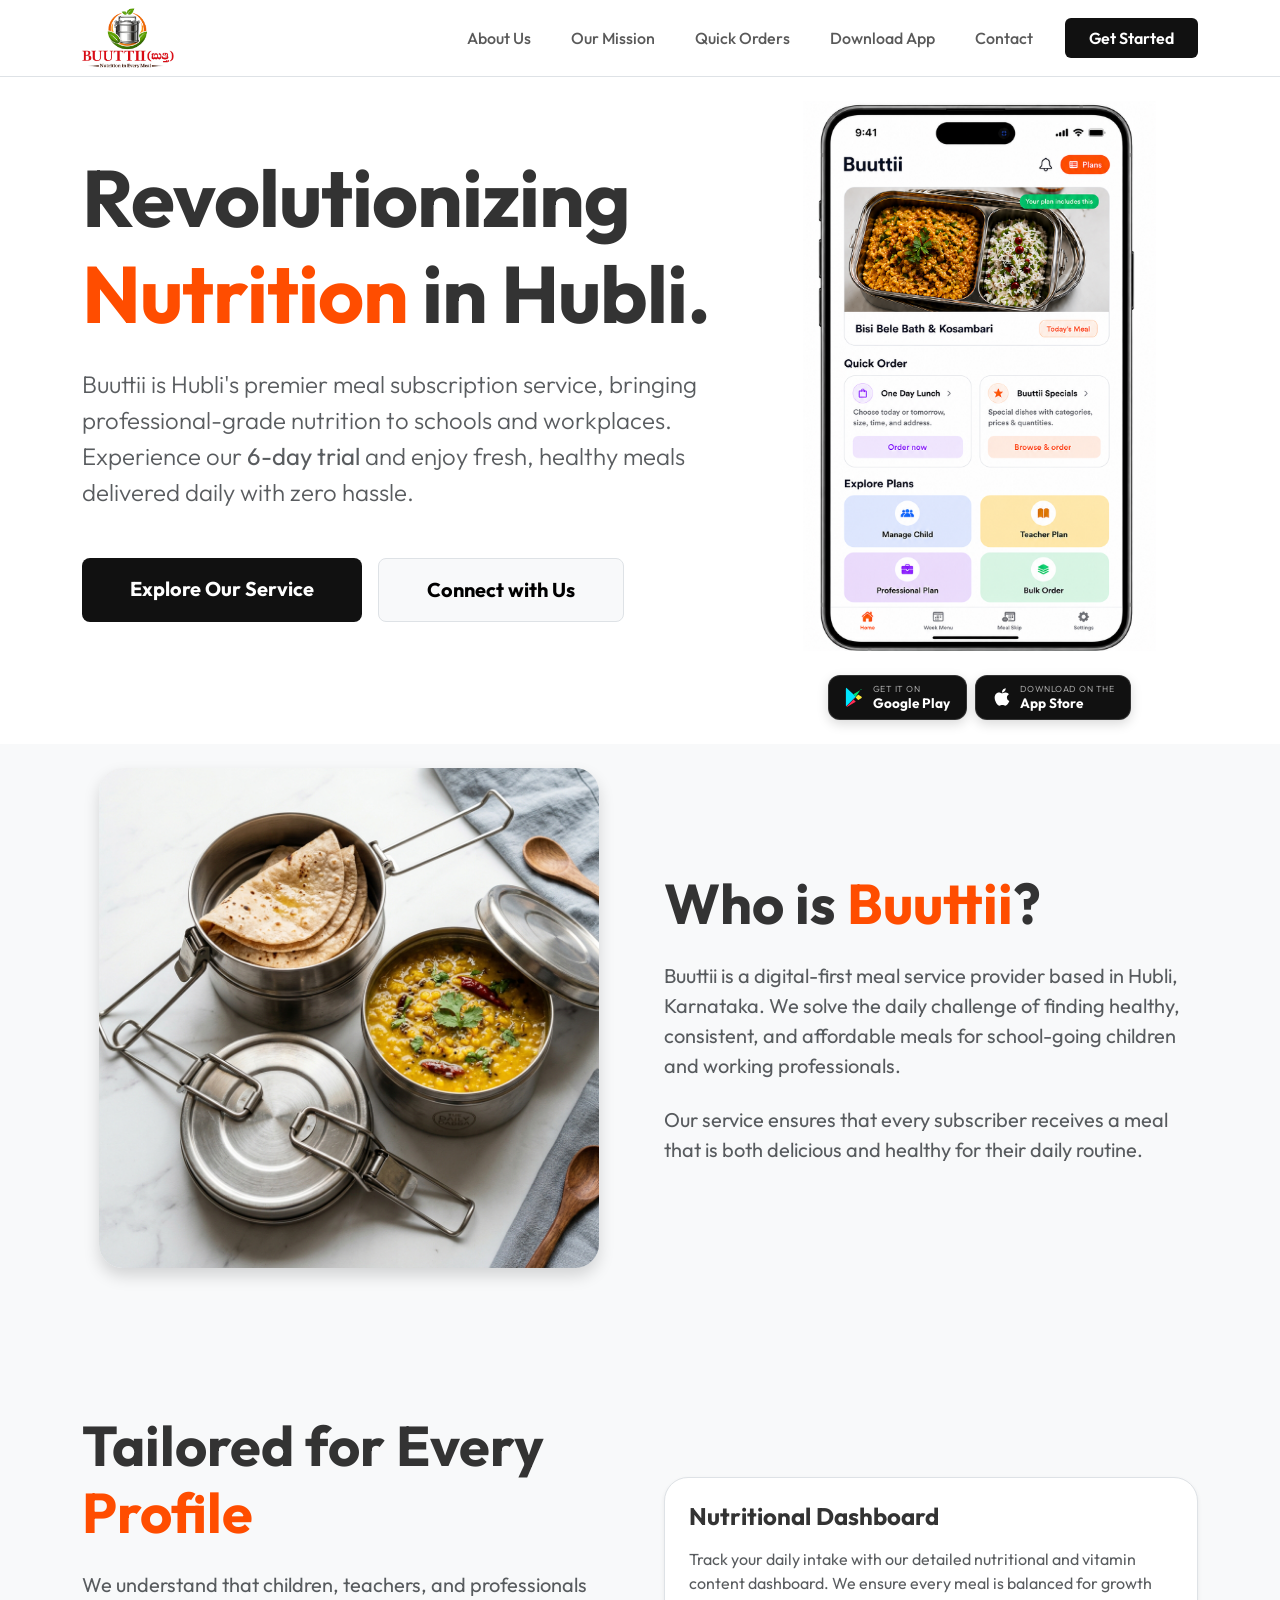
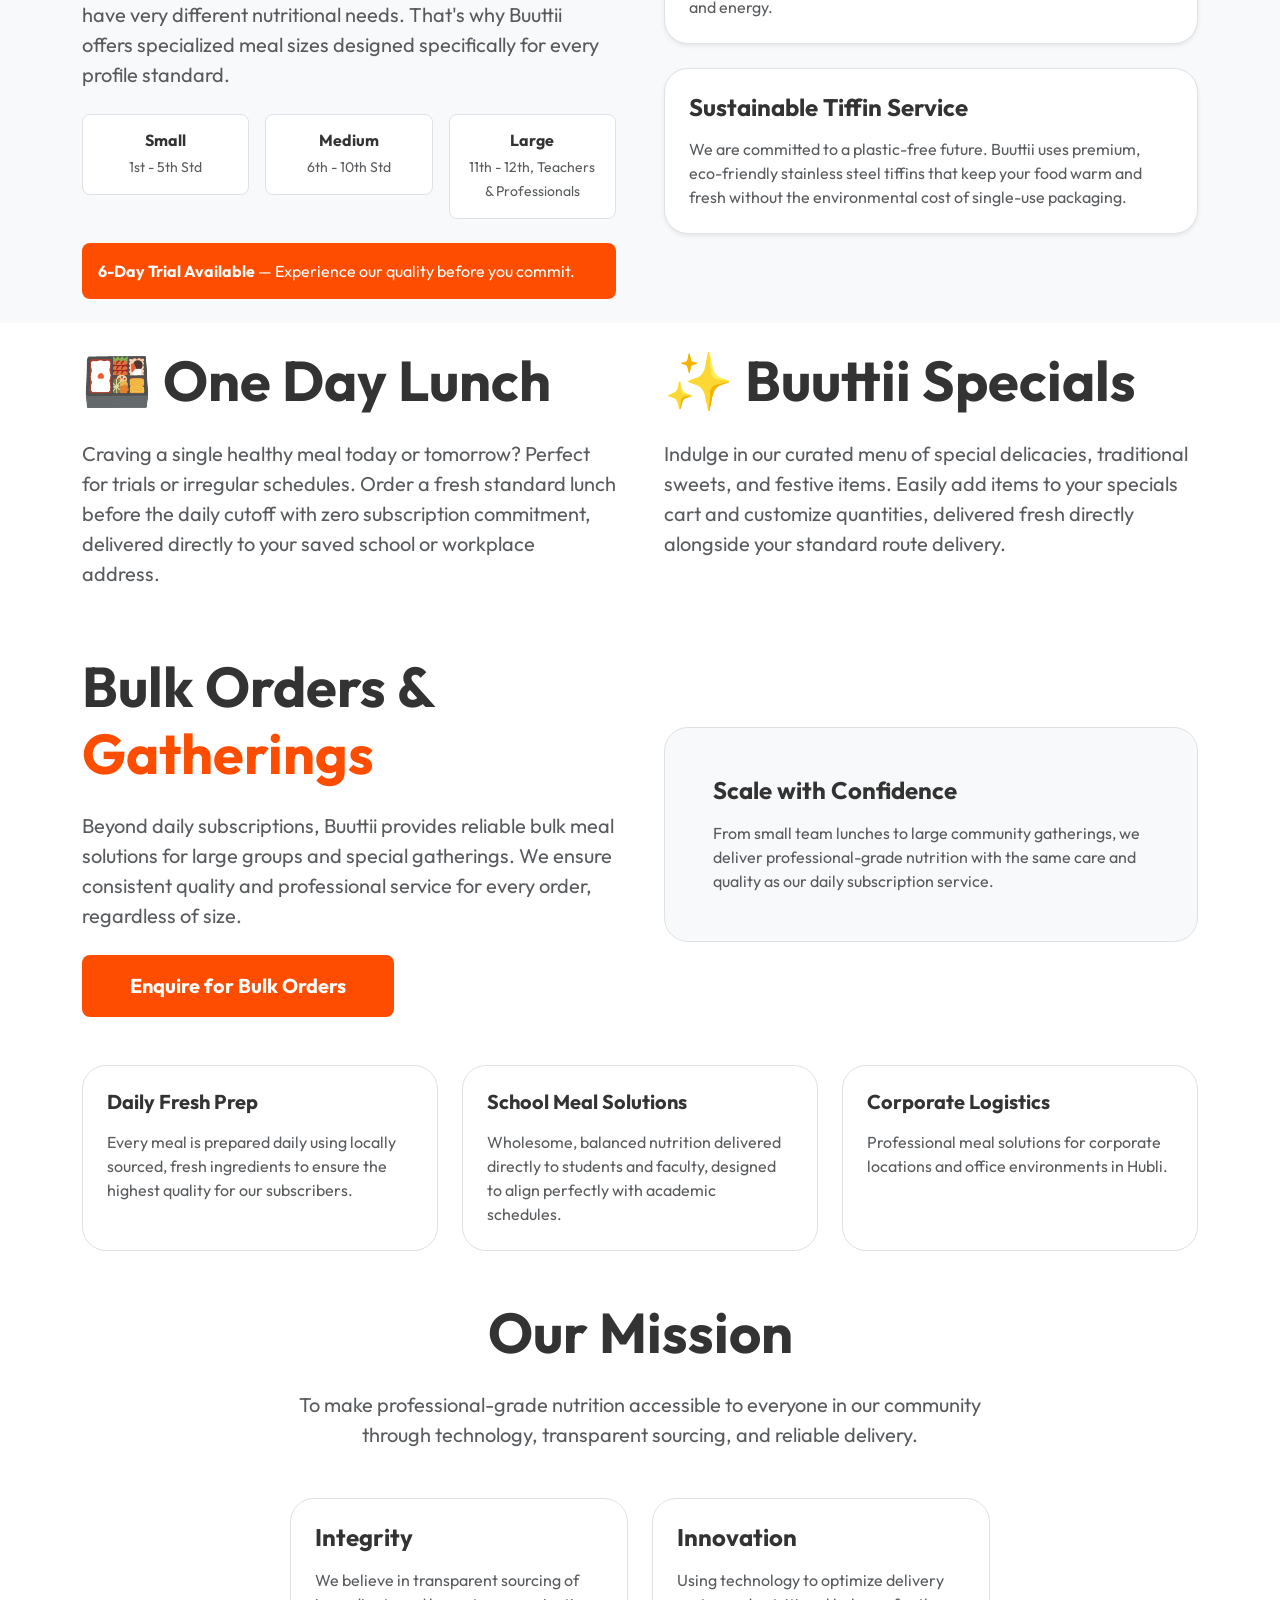
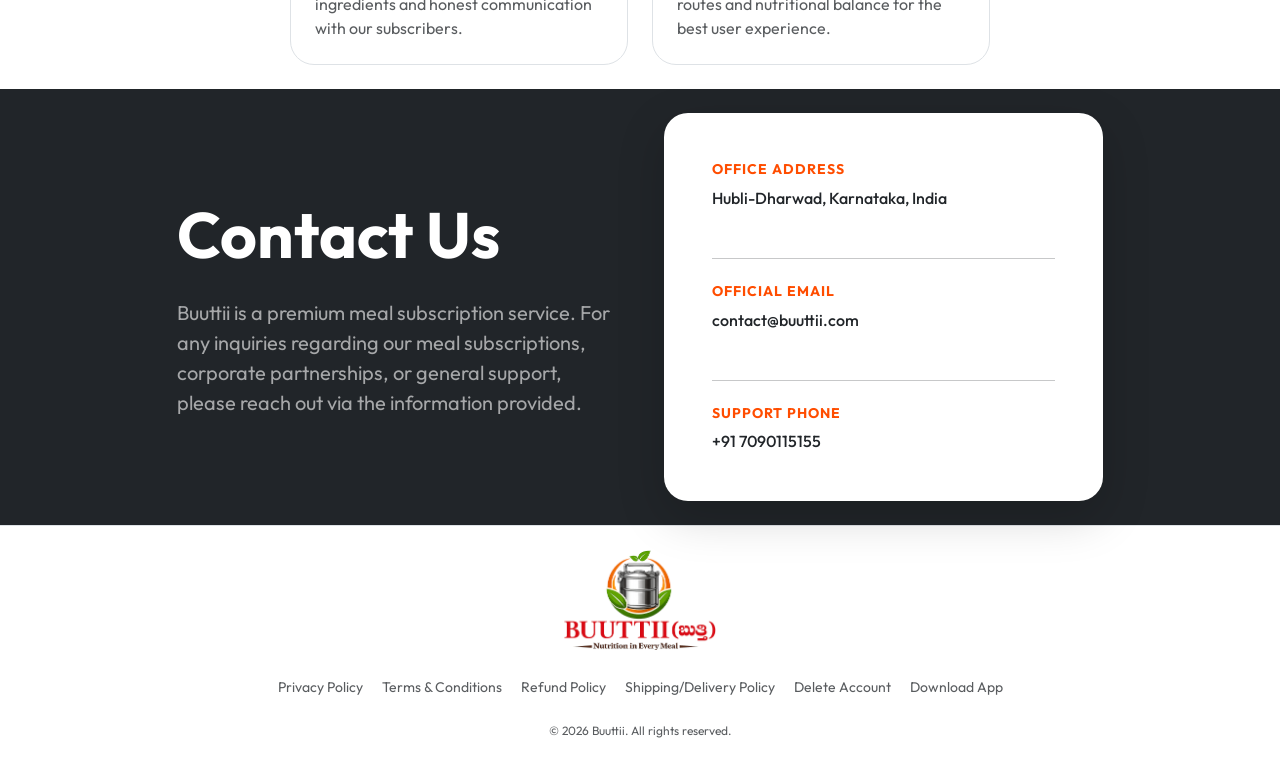
==== commit 31ddd706: "refund added" ====
--- a/index.html
+++ b/index.html
@@ -314,11 +314,11 @@
             </div>
             <ul class="list-inline mb-4">
                 <li class="list-inline-item mx-2"><a href="privacy.html" class="text-muted text-decoration-none small">Privacy Policy</a></li>
-                <li class="list-inline-item mx-2"><a href="terms.html" class="text-muted text-decoration-none small">Terms of Service</a></li>
+                <li class="list-inline-item mx-2"><a href="terms.html" class="text-muted text-decoration-none small">Terms & Conditions</a></li>
+                <li class="list-inline-item mx-2"><a href="refund.html" class="text-muted text-decoration-none small">Refund Policy</a></li>
+                <li class="list-inline-item mx-2"><a href="shipping.html" class="text-muted text-decoration-none small">Shipping/Delivery Policy</a></li>
                 <li class="list-inline-item mx-2"><a href="delete-account.html" class="text-muted text-decoration-none small">Delete Account</a></li>
                 <li class="list-inline-item mx-2"><a href="#hero" class="text-muted text-decoration-none small">Download App</a></li>
-                <li class="list-inline-item mx-2"><a href="#contact"
-                        class="text-muted text-decoration-none small">Contact Info</a></li>
             </ul>
             <p class="text-muted smaller">&copy; 2026 Buuttii. All rights reserved.</p>
         </div>
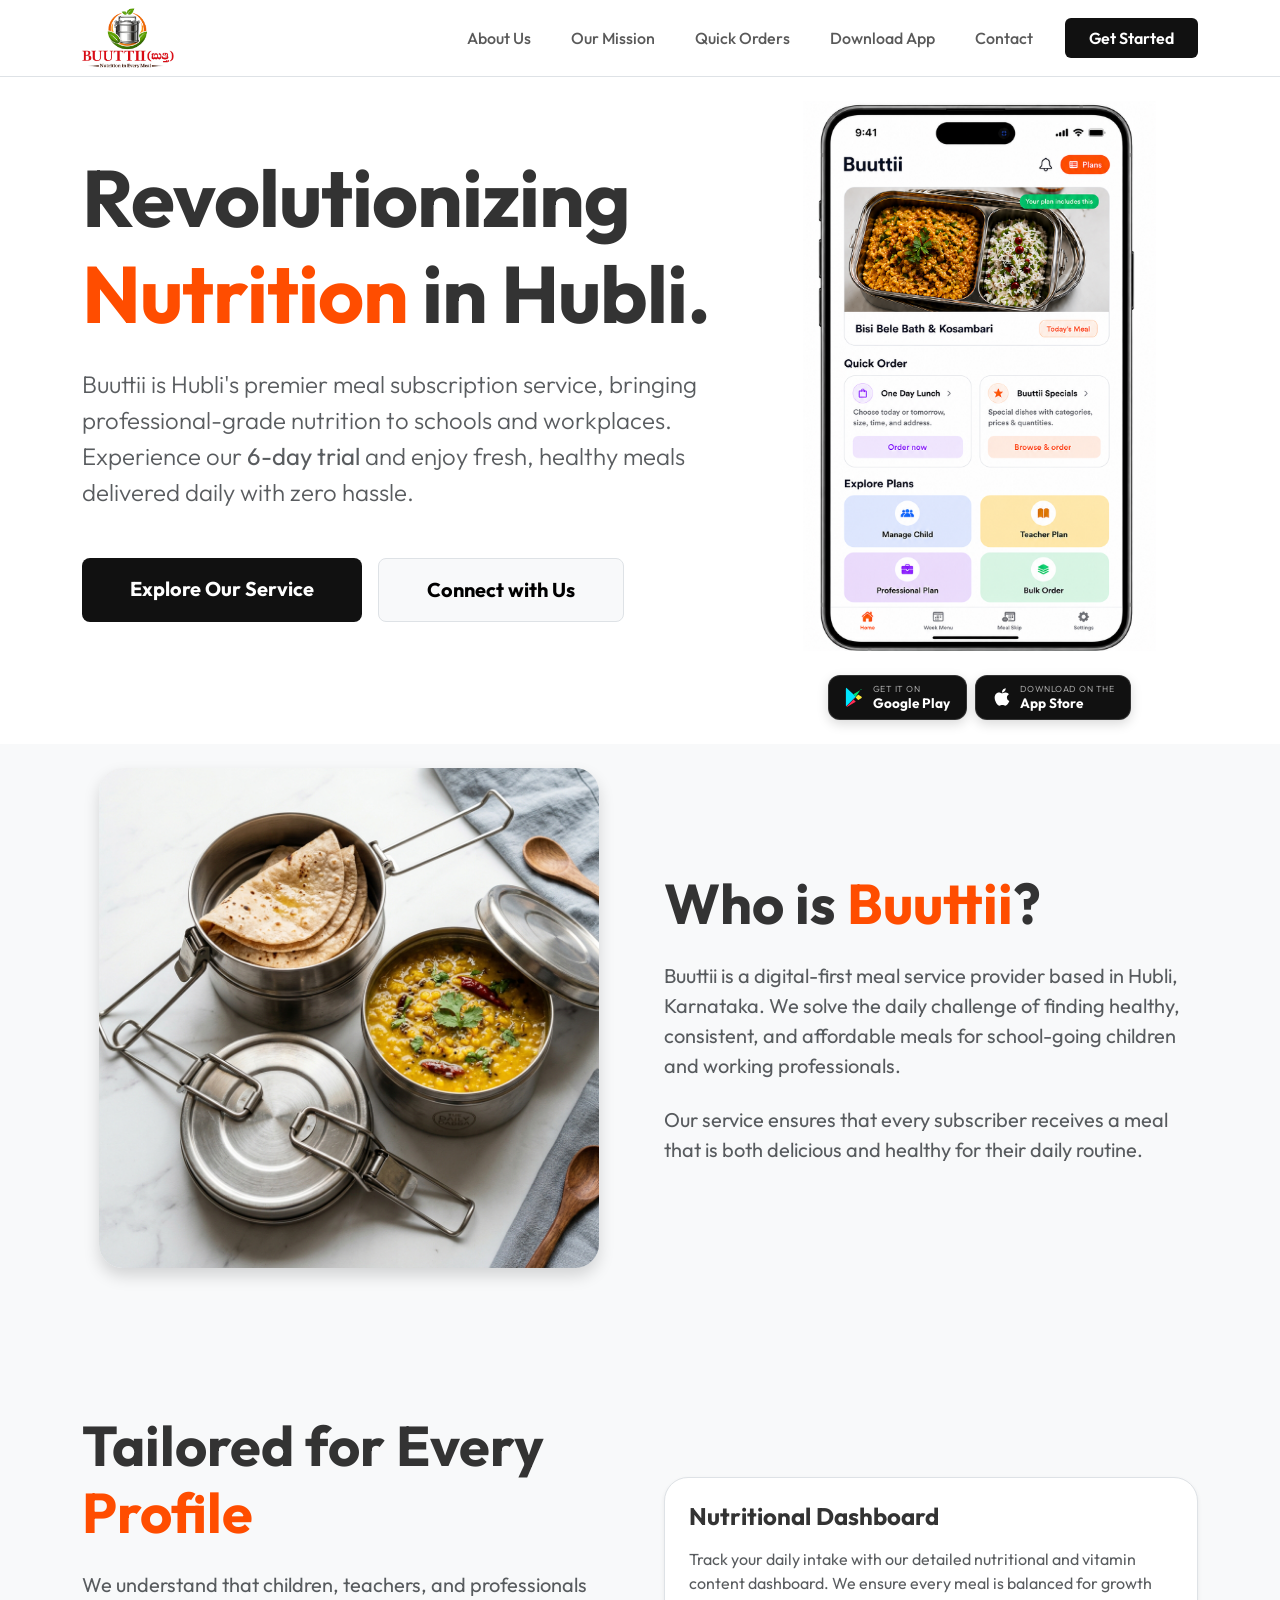
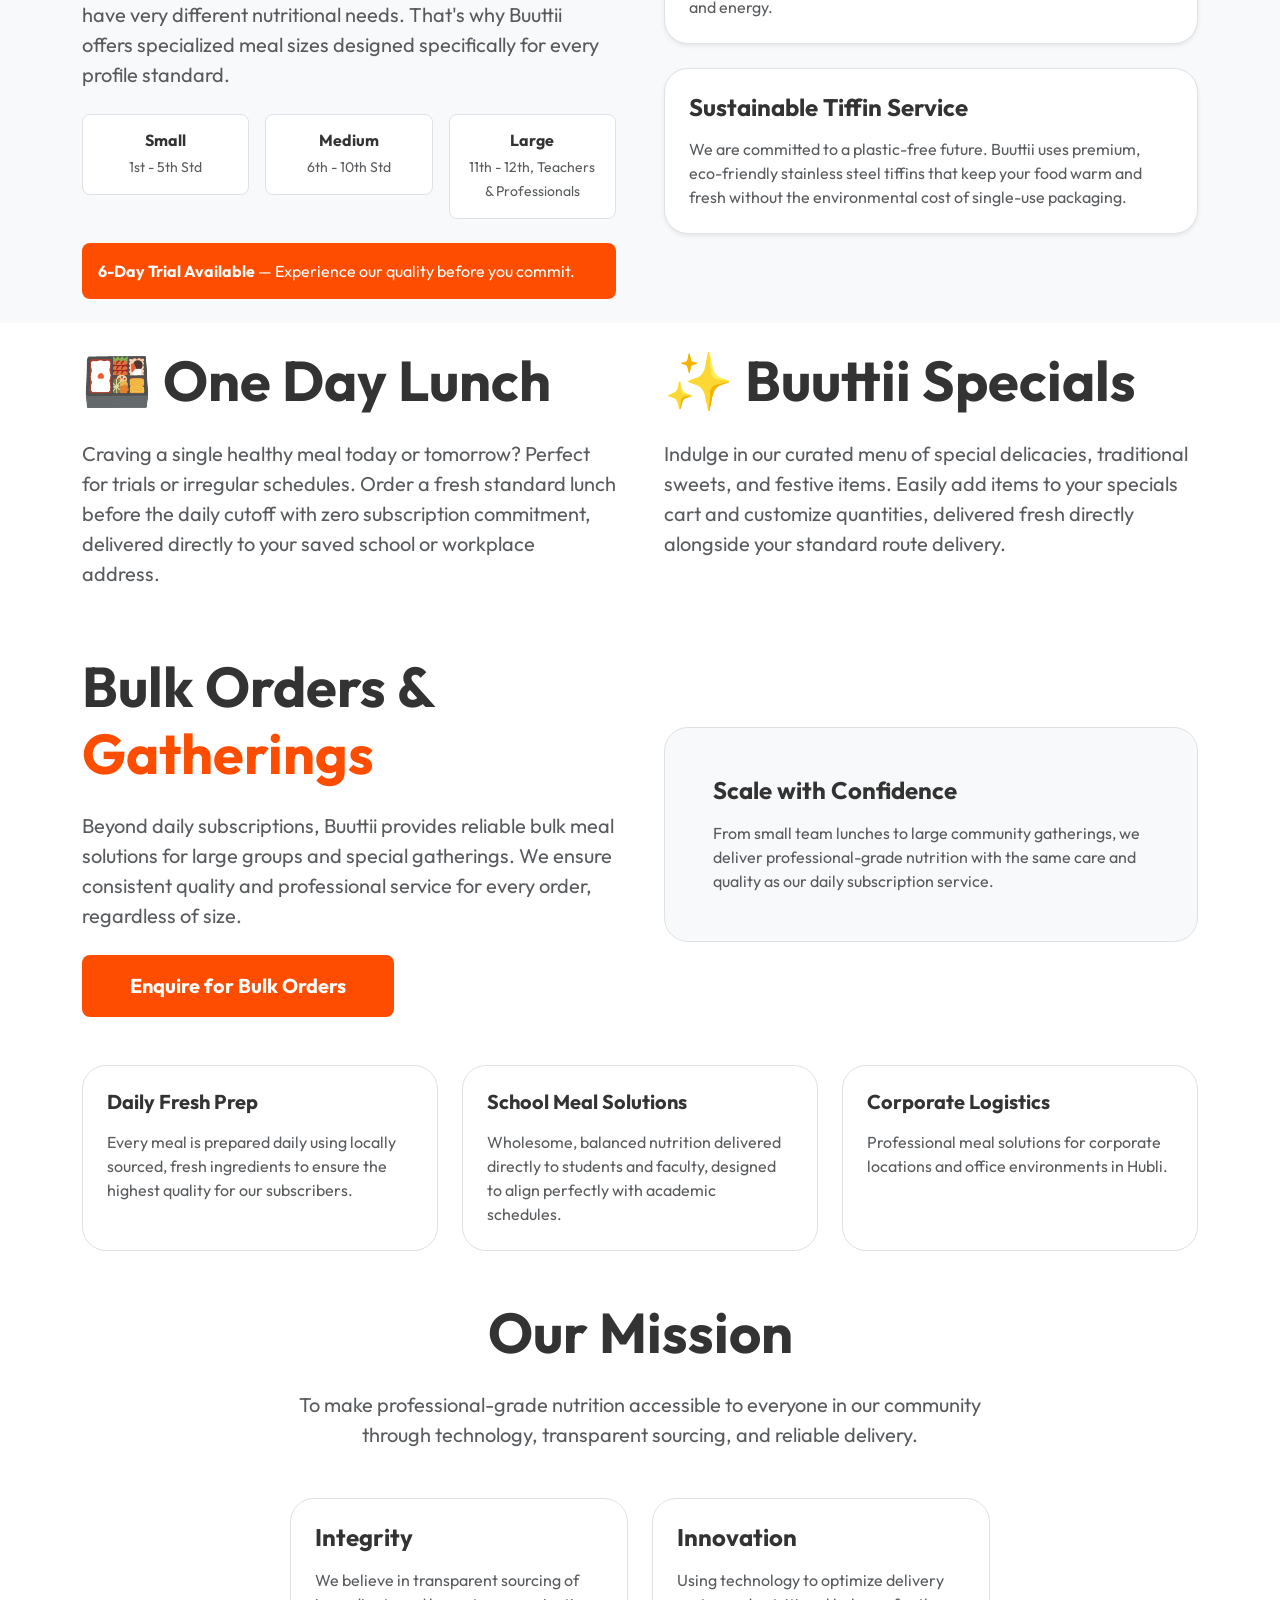
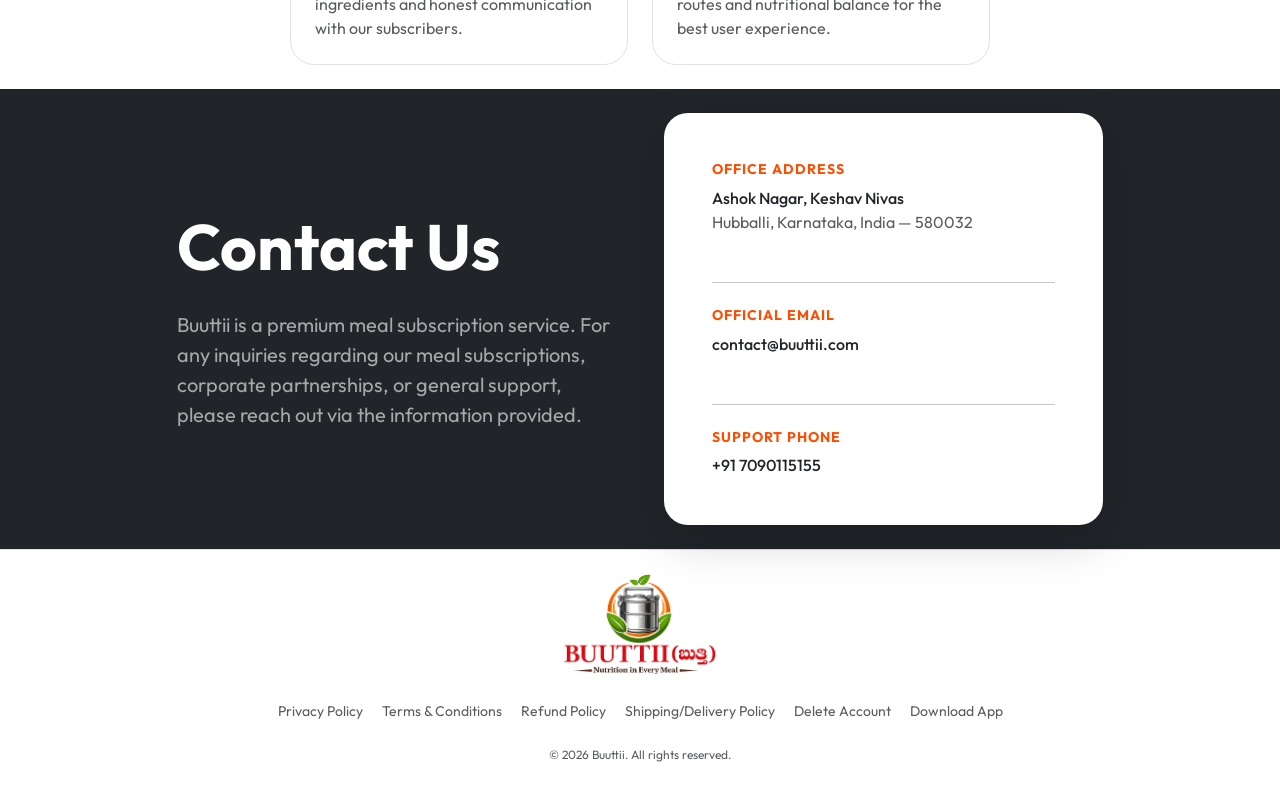
==== commit 153ceb3b: "update policy" ====
--- a/index.html
+++ b/index.html
@@ -285,8 +285,8 @@
                             <div class="card border-0 p-4 p-lg-5 rounded-4 bg-white text-dark shadow-lg">
                                 <div class="mb-4">
                                     <h6 class="text-orange fw-bold text-uppercase ls-1 small mb-2">Office Address</h6>
-                                    <p class="mb-0 fw-medium">Hubli-Dharwad, Karnataka, India<br><span
-                                            class="text-muted fw-normal"></span></p>
+                                    <p class="mb-0 fw-medium">Ashok Nagar, Keshav Nivas<br><span
+                                            class="text-muted fw-normal">Hubballi, Karnataka, India &mdash; 580032</span></p>
                                 </div>
                                 <hr class="my-4">
                                 <div class="mb-4">
